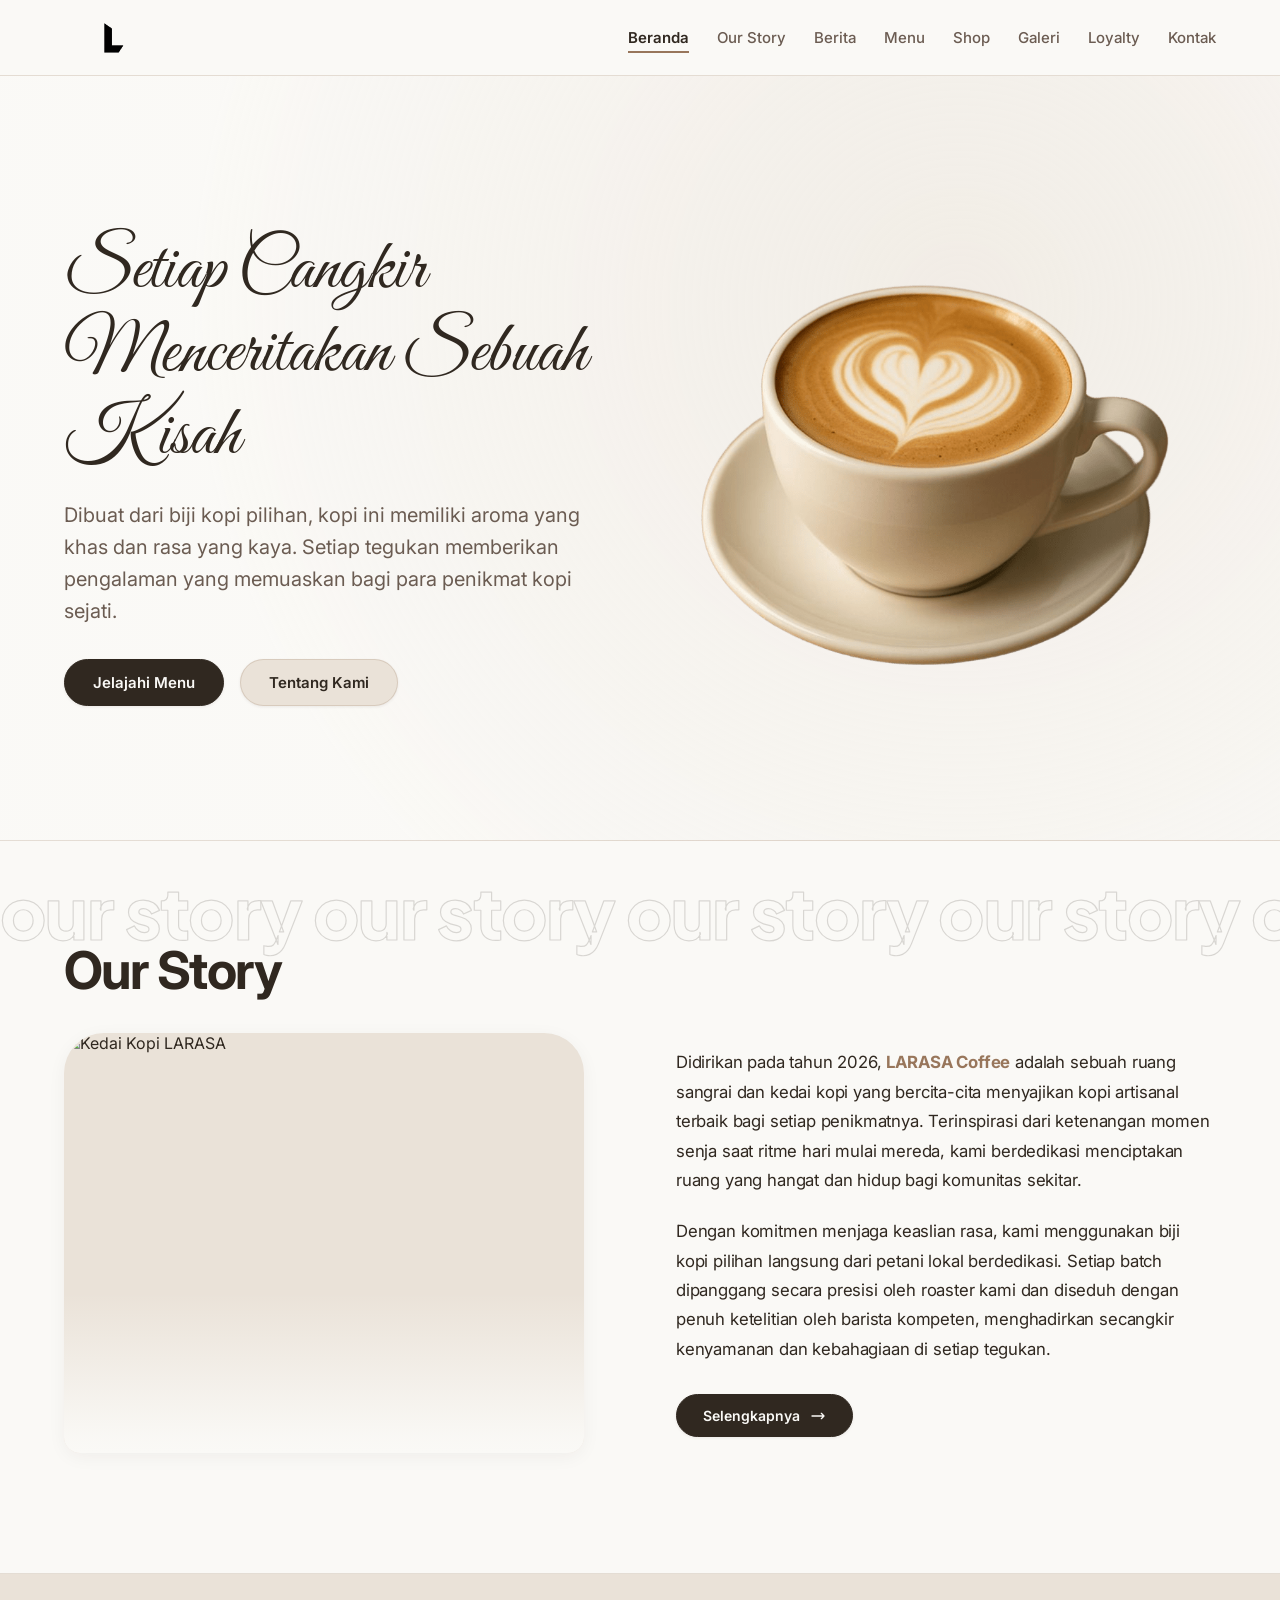
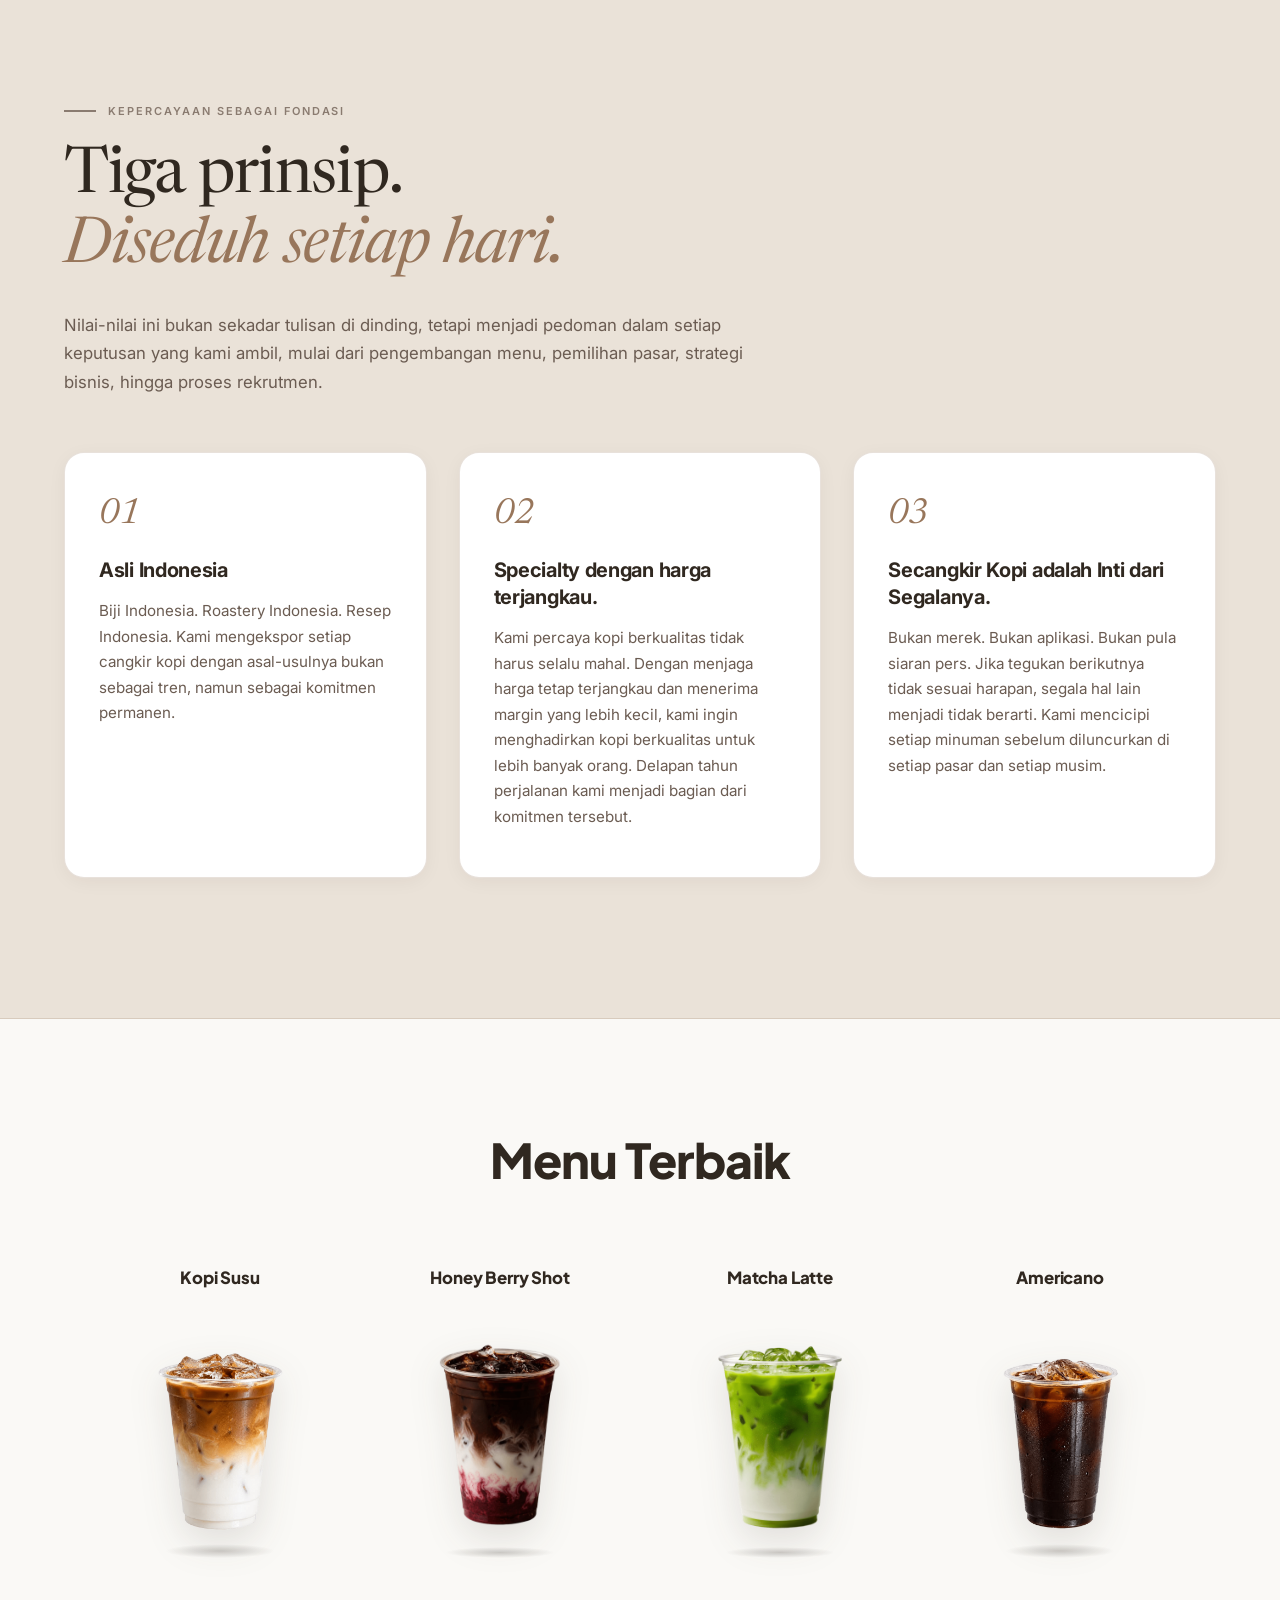
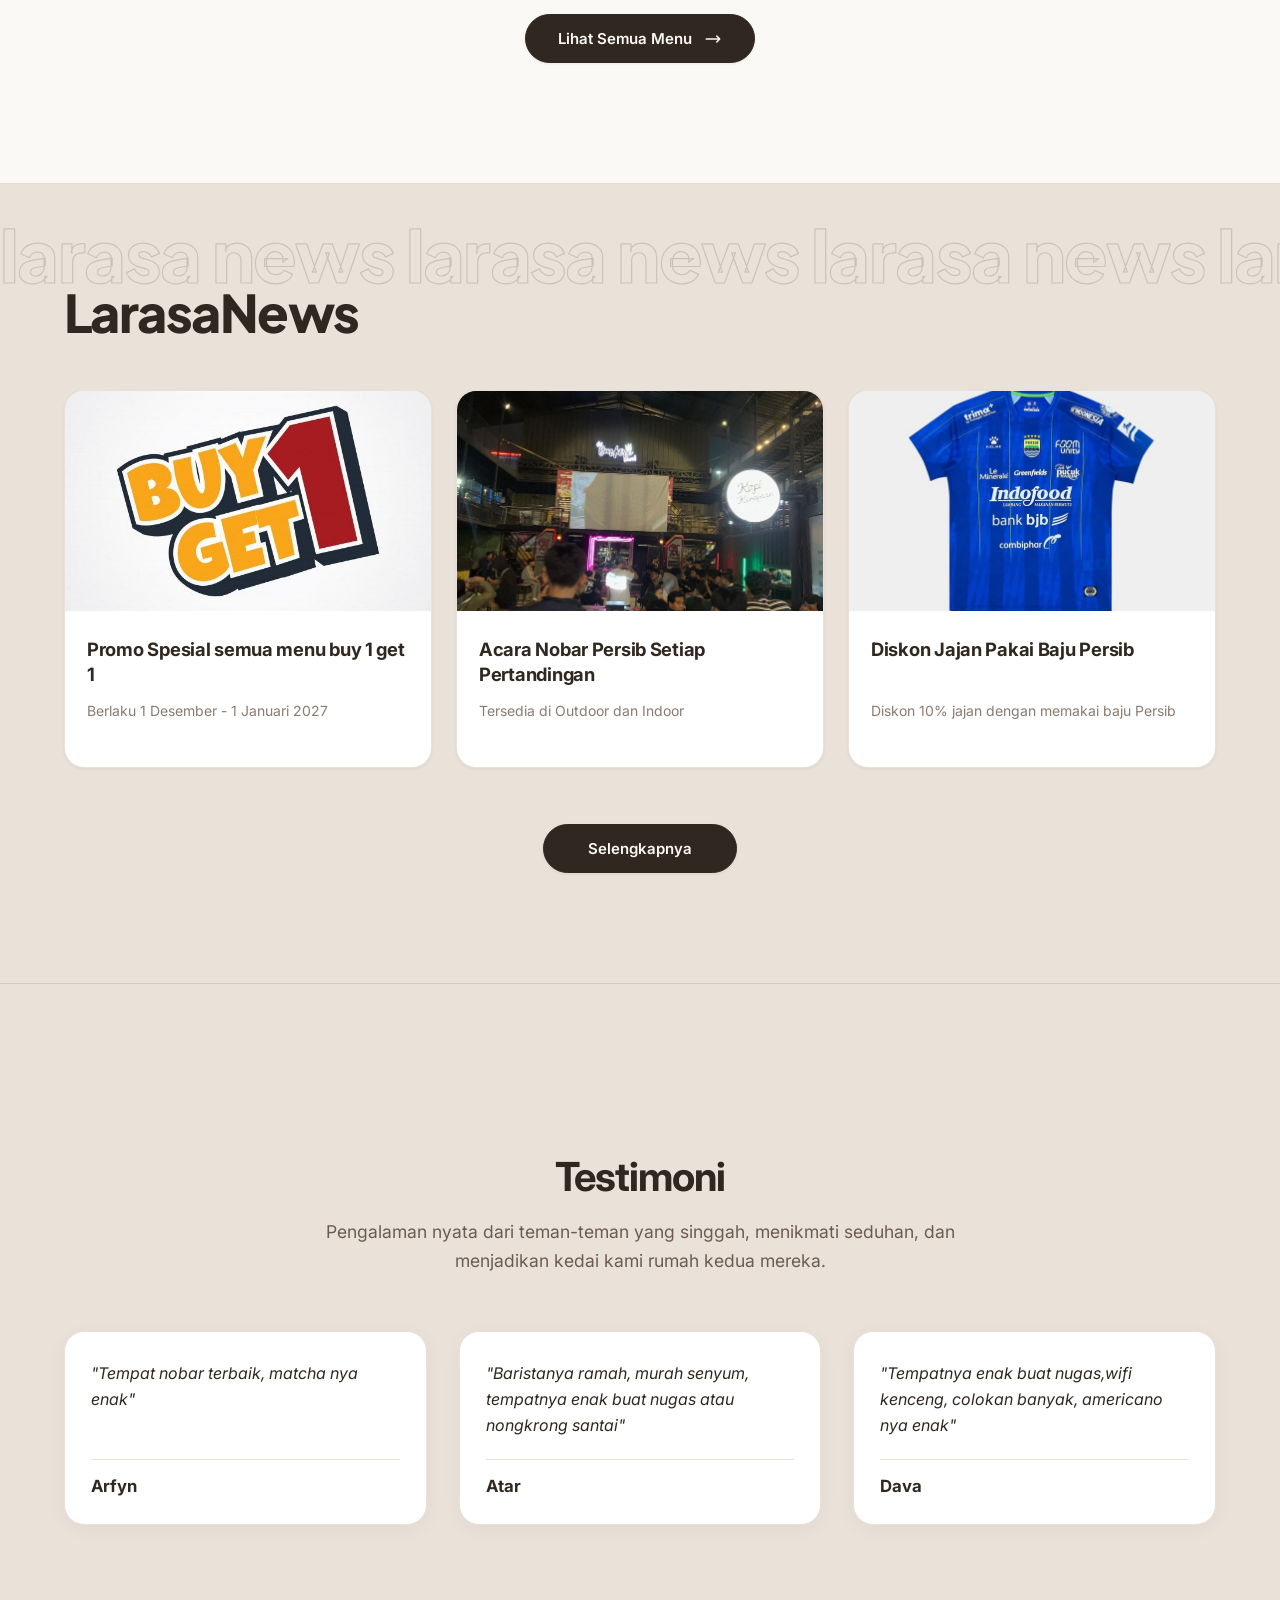
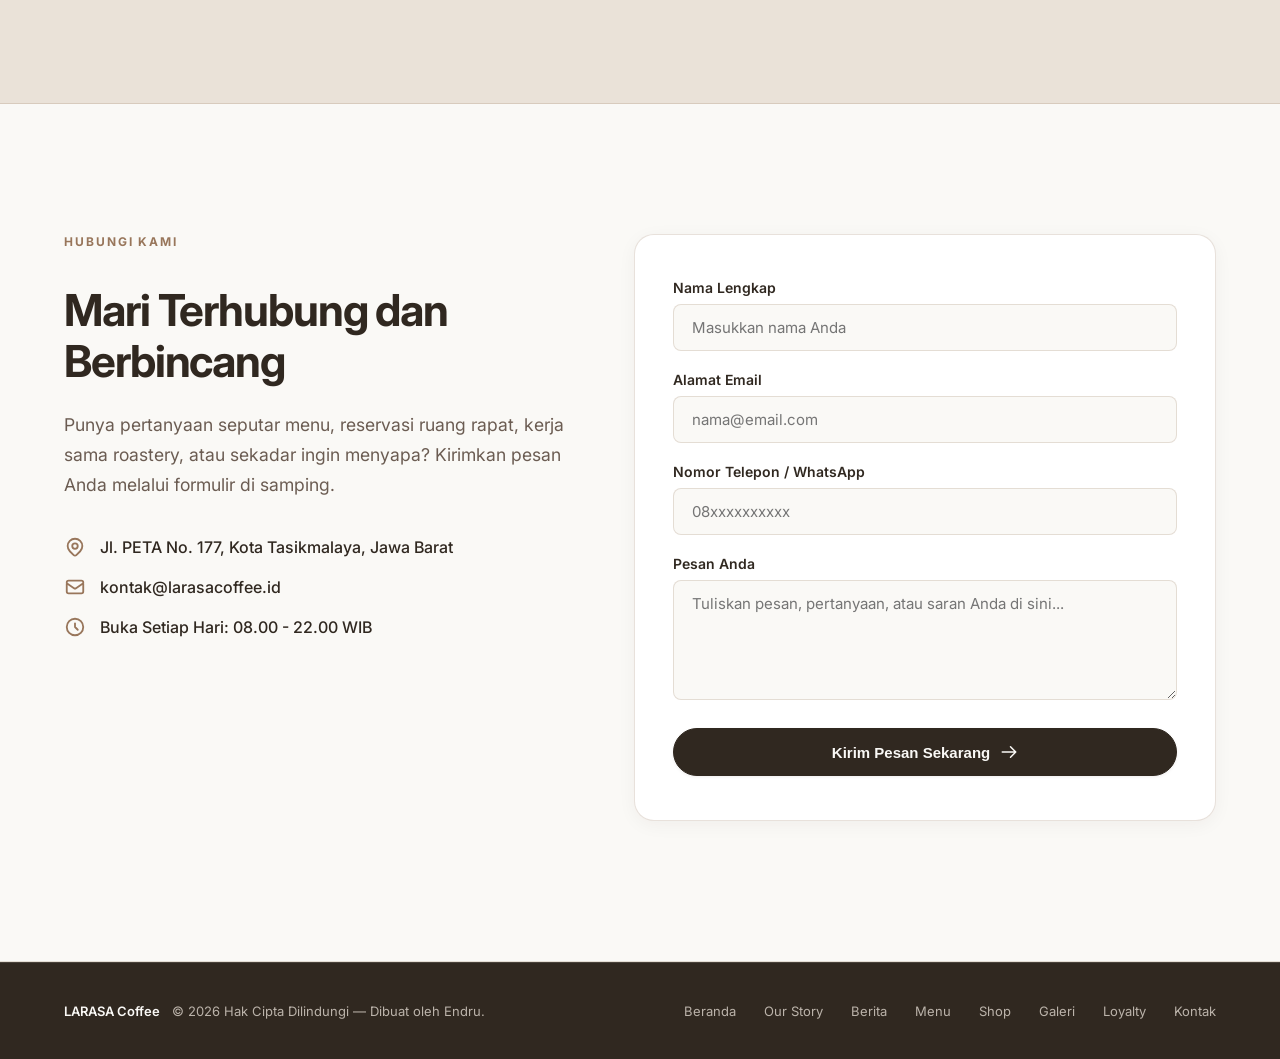
==== index.html @ 6c8bf21f "Upload" ====
<!DOCTYPE html>
<html lang="id">
<head>
    <meta charset="utf-8">
    <meta content="width=device-width, initial-scale=1.0" name="viewport">
    <title>LARASA Coffee - Setiap Cangkir Menceritakan Sebuah Kisah</title>
    <!-- Google Fonts: Plus Jakarta Sans, Inter, Great Vibes & Newsreader -->
    <link href="https://fonts.googleapis.com" rel="preconnect">
    <link crossorigin="" href="https://fonts.gstatic.com" rel="preconnect">
    <link href="https://fonts.googleapis.com/css2?family=Great+Vibes&family=Inter:wght@400;500;600;700&family=Newsreader:ital,opsz,wght@0,6..72,400..700;1,6..72,400..700&family=Plus+Jakarta+Sans:wght@700;800&display=swap" rel="stylesheet">
    <!-- Custom CSS (Wajib kombinasi nama endru_) -->
    <link rel="stylesheet" href="css/style.css">
</head>

<body>
    <!-- BEGIN: MainHeader (#endru_header) -->
    <header id="endru_header" data-purpose="navigation-header">
        <div class="endru_container endru_header_inner">
            <!-- Brand Logo (Left) -->
            <a aria-label="Beranda LARASA" class="endru_brand_logo" data-purpose="brand-logo" href="#">
                <img class="endru_logo_image" src="assets/images/logo.png" alt="LARASA Coffee Logo">
            </a>

            <!-- Mobile Hamburger Toggle Button -->
            <button id="endru_mobile_toggle" class="endru_mobile_toggle" aria-label="Buka Menu Navigasi">
                <span class="endru_toggle_line"></span>
                <span class="endru_toggle_line"></span>
                <span class="endru_toggle_line"></span>
            </button>

            <!-- Center Navigation Links -->
            <nav aria-label="Main Navigation" id="endru_nav_links" class="endru_nav_links">
                <a class="endru_nav_link endru_nav_link_active" href="#endru_hero">Beranda</a>
                <a class="endru_nav_link" href="ourstory.html">Our Story</a>
                <a class="endru_nav_link" href="berita.html">Berita</a>
                <a class="endru_nav_link" href="menu.html">Menu</a>
                <a class="endru_nav_link" href="shop.html">Shop</a>
                <a class="endru_nav_link" href="galeri.html">Galeri</a>
                <a class="endru_nav_link" href="loyalty.html">Loyalty</a>
                <a class="endru_nav_link" href="#endru_contact">Kontak</a>
            </nav>
        </div>
    </header>
    <!-- END: MainHeader -->

    <!-- BEGIN: Main Content (7 Section Utama) -->
    <main>
        <!-- 1. Hero Section (#endru_hero) -->
        <section id="endru_hero" class="endru_section">
            <div class="endru_container endru_hero_container">
                <div class="endru_hero_content">                
                    <h1 class="endru_hero_title">
                        Setiap Cangkir Menceritakan Sebuah Kisah
                    </h1>
                    <p class="endru_hero_desc">
                        Dibuat dari biji kopi pilihan, kopi ini memiliki aroma yang khas dan rasa yang kaya. Setiap tegukan memberikan pengalaman yang memuaskan bagi para penikmat kopi sejati.
                    </p>
                    <div class="endru_hero_actions">
                        <a class="endru_btn_primary endru_btn_hero_primary" href="menu.html">Jelajahi Menu</a>
                        <a class="endru_btn_secondary" href="ourstory.html">Tentang Kami</a>
                    </div>
                </div>
                <div class="endru_hero_visual">
                    <img class="endru_hero_image" src="assets/images/hero.png" alt="Secangkir Kopi LARASA">
                </div>
            </div>
        </section>

        <!-- 2. Our Story Section (#endru_story) -->
        <section id="endru_story" class="endru_section">
            <div class="endru_story_watermark_wrap" aria-hidden="true">
                <div class="endru_story_watermark">
                    <svg class="endru_story_svg_text" viewBox="0 0 3200 120" preserveAspectRatio="xMinYMid meet" xmlns="http://www.w3.org/2000/svg">
                        <text x="0" y="90" class="endru_svg_outline_text">our story our story our story our story our story our story our story our story</text>
                    </svg>
                </div>
            </div>

            <div class="endru_container endru_story_container">
                <div class="endru_story_header">
                    <h2 class="endru_story_title">Our Story</h2>
                </div>

                <div class="endru_story_grid">
                    <div class="endru_story_visual_wrap">
                        <div class="endru_story_image_card">
                            <img class="endru_story_image" src="https://images.unsplash.com/photo-1501339847302-ac426a4a7cbb?auto=format&fit=crop&w=800&q=80" alt="Kedai Kopi LARASA">
                            <div class="endru_story_image_fade"></div>
                        </div>
                    </div>

                    <div class="endru_story_content">
                        <p class="endru_story_paragraph">
                            Didirikan pada tahun 2026, <strong>LARASA Coffee</strong> adalah sebuah ruang sangrai dan kedai kopi yang bercita-cita menyajikan kopi artisanal terbaik bagi setiap penikmatnya. Terinspirasi dari ketenangan momen senja saat ritme hari mulai mereda, kami berdedikasi menciptakan ruang yang hangat dan hidup bagi komunitas sekitar.
                        </p>
                        <p class="endru_story_paragraph">
                            Dengan komitmen menjaga keaslian rasa, kami menggunakan biji kopi pilihan langsung dari petani lokal berdedikasi. Setiap batch dipanggang secara presisi oleh roaster kami dan diseduh dengan penuh ketelitian oleh barista kompeten, menghadirkan secangkir kenyamanan dan kebahagiaan di setiap tegukan.
                        </p>
                        <div class="endru_story_action">
                            <a href="ourstory.html" class="endru_btn_more">
                                <span>Selengkapnya</span>
                                <svg class="endru_btn_arrow_icon" fill="none" stroke="currentColor" viewBox="0 0 24 24">
                                    <path stroke-linecap="round" stroke-linejoin="round" stroke-width="2" d="M17 8l4 4m0 0l-4 4m4-4H3"></path>
                                </svg>
                            </a>
                        </div>
                    </div>
                </div>
            </div>
        </section>

        <!-- 3. Tiga Prinsip & Filosofi (#endru_principles) -->
        <section id="endru_principles" class="endru_section">
            <div class="endru_container endru_principles_container">
                <div class="endru_principles_header">
                    <div class="endru_principles_meta">
                        <span class="endru_principles_dash"></span>
                        <span class="endru_principles_kicker">KEPERCAYAAN SEBAGAI FONDASI</span>
                    </div>
                    <h2 class="endru_principles_headline">
                        <span class="endru_headline_regular">Tiga prinsip.</span>
                        <span class="endru_headline_italic">Diseduh setiap hari.</span>
                    </h2>
                    <p class="endru_principles_lead">
                        Nilai-nilai ini bukan sekadar tulisan di dinding, tetapi menjadi pedoman dalam setiap keputusan yang kami ambil, mulai dari pengembangan menu, pemilihan pasar, strategi bisnis, hingga proses rekrutmen.
                    </p>
                </div>

                <div class="endru_principles_grid">
                    <div class="endru_principle_card">
                        <span class="endru_principle_number">01</span>
                        <h3 class="endru_principle_title">Asli Indonesia</h3>
                        <p class="endru_principle_desc">
                            Biji Indonesia. Roastery Indonesia. Resep Indonesia. Kami mengekspor setiap cangkir kopi dengan asal-usulnya bukan sebagai tren, namun sebagai komitmen permanen.
                        </p>
                    </div>

                    <div class="endru_principle_card">
                        <span class="endru_principle_number">02</span>
                        <h3 class="endru_principle_title">Specialty dengan harga terjangkau.</h3>
                        <p class="endru_principle_desc">
                            Kami percaya kopi berkualitas tidak harus selalu mahal. Dengan menjaga harga tetap terjangkau dan menerima margin yang lebih kecil, kami ingin menghadirkan kopi berkualitas untuk lebih banyak orang. Delapan tahun perjalanan kami menjadi bagian dari komitmen tersebut.
                        </p>
                    </div>

                    <div class="endru_principle_card">
                        <span class="endru_principle_number">03</span>
                        <h3 class="endru_principle_title">Secangkir Kopi adalah Inti dari Segalanya.</h3>
                        <p class="endru_principle_desc">
                            Bukan merek. Bukan aplikasi. Bukan pula siaran pers. Jika tegukan berikutnya tidak sesuai harapan, segala hal lain menjadi tidak berarti. Kami mencicipi setiap minuman sebelum diluncurkan di setiap pasar dan setiap musim.
                        </p>
                    </div>
                </div>
            </div>
        </section>

        <!-- 4. Menu Favorit Showcase (#endru_favorites) -->
        <section id="endru_favorites" class="endru_section">
            <div class="endru_container endru_favorites_container">
                <div class="endru_favorites_header">
                    <h2 class="endru_favorites_title">Menu Terbaik</h2>
                </div>

                <div class="endru_favorites_grid">
                    <div class="endru_favorite_item">
                        <h3 class="endru_favorite_name">Kopi Susu</h3>
                        <div class="endru_favorite_cup_wrap">
                            <img src="assets/images/kopi_susu.png" alt="Kopi Susu" class="endru_favorite_cup_img">
                            <div class="endru_favorite_cup_shadow"></div>
                        </div>
                    </div>

                    <div class="endru_favorite_item">
                        <h3 class="endru_favorite_name">Honey Berry Shot</h3>
                        <div class="endru_favorite_cup_wrap">
                            <img src="assets/images/berry.png" alt="Honey Berry Shot" class="endru_favorite_cup_img">
                            <div class="endru_favorite_cup_shadow"></div>
                        </div>
                    </div>

                    <div class="endru_favorite_item">
                        <h3 class="endru_favorite_name">Matcha Latte</h3>
                        <div class="endru_favorite_cup_wrap">
                            <img src="assets/images/matcha.png" alt="Matcha Latte" class="endru_favorite_cup_img">
                            <div class="endru_favorite_cup_shadow"></div>
                        </div>
                    </div>

                    <div class="endru_favorite_item">
                        <h3 class="endru_favorite_name">Americano</h3>
                        <div class="endru_favorite_cup_wrap">
                            <img src="assets/images/americano.png" alt="Americano" class="endru_favorite_cup_img">
                            <div class="endru_favorite_cup_shadow"></div>
                        </div>
                    </div>
                </div>

                <div class="endru_favorites_action">
                    <a href="menu.html" class="endru_btn_all_menu">
                        <span>Lihat Semua Menu</span>
                        <svg class="endru_btn_arrow_icon" fill="none" stroke="currentColor" viewBox="0 0 24 24">
                            <path stroke-linecap="round" stroke-linejoin="round" stroke-width="2" d="M17 8l4 4m0 0l-4 4m4-4H3"></path>
                        </svg>
                    </a>
                </div>
            </div>
        </section>

        <!-- 5. Berita Terkini (#endru_home_news) - Mengarah ke berita.html -->
        <section id="endru_home_news" class="endru_section endru_home_news_section">
            <!-- Background Outline Text Banner -->
            <div class="endru_news_watermark_wrap" aria-hidden="true">
                <div class="endru_news_watermark">
                    <svg class="endru_news_svg_text" viewBox="0 0 3200 120" preserveAspectRatio="xMinYMid meet" xmlns="http://www.w3.org/2000/svg">
                        <text x="0" y="90" class="endru_svg_outline_text">larasa news larasa news larasa news larasa news larasa news larasa news larasa news larasa news</text>
                    </svg>
                </div>
            </div>

            <div class="endru_container endru_home_news_container">
                <!-- Section Header: Title on Left, Subtitle on Right -->
                <div class="endru_home_news_header">
                    <h2 class="endru_home_news_title">LarasaNews</h2>
                </div>

                <!-- 4 News Cards Grid -->
                <div class="endru_home_news_grid">
                    <!-- Card 1 -->
                    <article class="endru_home_news_card">
                        <div class="endru_home_news_img_wrap">
                            <img src="assets/images/Buy_one.jpg" alt="by 1 get 1" class="endru_home_news_img">
                        </div>
                        <div class="endru_home_news_body">
                            <h3 class="endru_home_news_item_title">Promo Spesial semua menu buy 1 get 1</h3>
                            <p class="endru_home_news_meta">Berlaku 1 Desember - 1 Januari 2027</p>
                        </div>
                    </article>

                    <!-- Card 2 -->
                    <article class="endru_home_news_card">
                        <div class="endru_home_news_img_wrap">
                            <img src="assets/images/nobar.jpg" alt="Nobar" class="endru_home_news_img">
                        </div>
                        <div class="endru_home_news_body">
                            <h3 class="endru_home_news_item_title">Acara Nobar Persib Setiap Pertandingan</h3>
                            <p class="endru_home_news_meta">Tersedia di Outdoor dan Indoor</p>
                        </div>
                    </article>

                    <!-- Card 3 -->
                    <article class="endru_home_news_card">
                        <div class="endru_home_news_img_wrap">
                            <img src="assets/images/Baju_Persib.jpg" alt="Baju Persib" class="endru_home_news_img">
                        </div>
                        <div class="endru_home_news_body">
                            <h3 class="endru_home_news_item_title">Diskon Jajan Pakai Baju Persib</h3>
                            <p class="endru_home_news_meta">Diskon 10% jajan dengan memakai baju Persib</p>
                        </div>
                    </article>
                </div>

                <!-- Center Action Button linking to berita.html -->
                <div class="endru_home_news_action">
                    <a href="berita.html" class="endru_btn_news_more">
                        Selengkapnya
                    </a>
                </div>
            </div>
        </section>
        
        <!-- 7. Testimoni Pembeli / Pengunjung Kedai (#endru_testimonials) -->
        <section id="endru_testimonials" class="endru_section endru_testimonials_section">
            <div class="endru_container endru_testimonials_container">
                <div class="endru_testimonials_header">
                    <h2 class="endru_testimonials_title">Testimoni</h2>
                    <p class="endru_testimonials_desc">
                        Pengalaman nyata dari teman-teman yang singgah, menikmati seduhan, dan menjadikan kedai kami rumah kedua mereka.
                    </p>
                </div>

                <!-- 3 Testimonial Cards Grid -->
                <div class="endru_testimonials_grid">
                    <!-- Testimoni 1 -->
                    <div class="endru_testimonial_card">
                        <p class="endru_testimonial_quote">
                            "Tempat nobar terbaik, matcha nya enak"
                        </p>
                        <div class="endru_testimonial_author">
                            <div class="endru_author_info">
                                <h4 class="endru_author_name">Arfyn</h4>
                            </div>
                        </div>
                    </div>

                    <!-- Testimoni 2 -->
                    <div class="endru_testimonial_card">
                        <p class="endru_testimonial_quote">
                            "Baristanya ramah, murah senyum, tempatnya enak buat nugas atau nongkrong santai"
                        </p>
                        <div class="endru_testimonial_author">
                            <div class="endru_author_info">
                                <h4 class="endru_author_name">Atar</h4>
                            </div>
                        </div>
                    </div>

                    <!-- Testimoni 3 -->
                    <div class="endru_testimonial_card">
                        <p class="endru_testimonial_quote">
                            "Tempatnya enak buat nugas,wifi kenceng, colokan banyak, americano nya enak"</p>
                        <div class="endru_testimonial_author">
                            <div class="endru_author_info">
                                <h4 class="endru_author_name">Dava</h4>
                            </div>
                        </div>
                    </div>
                </div>
            </div>
        </section>

        <!-- 8. Form Kontak (#endru_contact) - Syarat Wajib UTS Aturan No. 2 -->
        <section id="endru_contact" class="endru_section">
            <div class="endru_container endru_contact_container">
                <div class="endru_contact_wrapper">
                    <!-- Left: Info & Location -->
                    <div class="endru_contact_info">
                        <div class="endru_section_kicker">Hubungi Kami</div>
                        <h2 class="endru_contact_title">Mari Terhubung dan Berbincang</h2>
                        <p class="endru_contact_desc">
                            Punya pertanyaan seputar menu, reservasi ruang rapat, kerja sama roastery, atau sekadar ingin menyapa? Kirimkan pesan Anda melalui formulir di samping.
                        </p>

                        <div class="endru_contact_detail_list">
                            <div class="endru_contact_detail_item">
                                <svg class="endru_contact_icon" fill="none" stroke="currentColor" viewBox="0 0 24 24">
                                    <path stroke-linecap="round" stroke-linejoin="round" stroke-width="2" d="M17.657 16.657L13.414 20.9a1.998 1.998 0 01-2.827 0l-4.244-4.243a8 8 0 1111.314 0z"></path>
                                    <path stroke-linecap="round" stroke-linejoin="round" stroke-width="2" d="M15 11a3 3 0 11-6 0 3 3 0 016 0z"></path>
                                </svg>
                                <span>Jl. PETA No. 177, Kota Tasikmalaya, Jawa Barat</span>
                            </div>
                            <div class="endru_contact_detail_item">
                                <svg class="endru_contact_icon" fill="none" stroke="currentColor" viewBox="0 0 24 24">
                                    <path stroke-linecap="round" stroke-linejoin="round" stroke-width="2" d="M3 8l7.89 5.26a2 2 0 002.22 0L21 8M5 19h14a2 2 0 002-2V7a2 2 0 00-2-2H5a2 2 0 00-2 2v10a2 2 0 002 2z"></path>
                                </svg>
                                <span>kontak@larasacoffee.id</span>
                            </div>
                            <div class="endru_contact_detail_item">
                                <svg class="endru_contact_icon" fill="none" stroke="currentColor" viewBox="0 0 24 24">
                                    <path stroke-linecap="round" stroke-linejoin="round" stroke-width="2" d="M12 8v4l3 3m6-3a9 9 0 11-18 0 9 9 0 0118 0z"></path>
                                </svg>
                                <span>Buka Setiap Hari: 08.00 - 22.00 WIB</span>
                            </div>
                        </div>
                    </div>

                    <!-- Right: Form Inputan (Syarat UTS: Kirim Pesan ke Pemilik Website) -->
                    <div class="endru_contact_card">
                        <!-- Alert Feedback Interaktif -->
                        <div id="endru_alert_success" class="endru_alert_success" role="alert"></div>

                        <form id="endru_contact_form" class="endru_contact_form">
                            <div class="endru_form_group">
                                <label for="endru_name" class="endru_form_label">Nama Lengkap</label>
                                <input type="text" id="endru_name" name="name" class="endru_form_input" placeholder="Masukkan nama Anda" required>
                            </div>

                            <div class="endru_form_group">
                                <label for="endru_email" class="endru_form_label">Alamat Email</label>
                                <input type="email" id="endru_email" name="email" class="endru_form_input" placeholder="nama@email.com" required>
                            </div>

                            <div class="endru_form_group">
                                <label for="endru_phone" class="endru_form_label">Nomor Telepon / WhatsApp</label>
                                <input type="tel" id="endru_phone" name="phone" class="endru_form_input" placeholder="08xxxxxxxxxx">
                            </div>

                            <div class="endru_form_group">
                                <label for="endru_message" class="endru_form_label">Pesan Anda</label>
                                <textarea id="endru_message" name="message" class="endru_form_textarea" placeholder="Tuliskan pesan, pertanyaan, atau saran Anda di sini..." required></textarea>
                            </div>

                            <button type="submit" id="endru_btn_submit" class="endru_btn_submit">
                                <span>Kirim Pesan Sekarang</span>
                                <svg width="18" height="18" fill="none" stroke="currentColor" viewBox="0 0 24 24">
                                    <path stroke-linecap="round" stroke-linejoin="round" stroke-width="2" d="M14 5l7 7m0 0l-7 7m7-7H3"></path>
                                </svg>
                            </button>
                        </form>
                    </div>
                </div>
            </div>
        </section>
    </main>
    <!-- END: Main Content -->

    <!-- BEGIN: Footer (#endru_footer) -->
    <footer id="endru_footer">
        <div class="endru_container endru_footer_inner">
            <div>
                <span class="endru_footer_brand">LARASA Coffee</span>
                <span>© 2026 Hak Cipta Dilindungi — Dibuat oleh Endru.</span>
            </div>
            <div class="endru_footer_links">
                <a href="index.html#endru_hero" class="endru_footer_link">Beranda</a>
                <a href="ourstory.html" class="endru_footer_link">Our Story</a>
                <a href="berita.html" class="endru_footer_link">Berita</a>
                <a href="menu.html" class="endru_footer_link">Menu</a>
                <a href="shop.html" class="endru_footer_link">Shop</a>
                <a href="galeri.html" class="endru_footer_link">Galeri</a>
                <a href="loyalty.html" class="endru_footer_link">Loyalty</a>
                <a href="index.html#endru_contact" class="endru_footer_link">Kontak</a>
            </div>
        </div>
    </footer>
    <!-- END: Footer -->

    <!-- Interactive JavaScript -->
    <script src="js/script.js"></script>
</body>
</html>
---- css/style.css ----
/* ==========================================================================
   LARASA Design System & Theme Variables
   Aturan Ujian: Semua Penulisan Class dan ID Menggunakan Kombinasi "endru_"
   Mode: antislop (craftsmanship, purposeful, high contrast, warm earthy)
   ========================================================================== */
:root {
    /* 1. Core Color Palette */
    --color-soft-white: #FAF9F6;   /* 60% Dominant Background Canvas */
    --color-warm-beige: #EAE2D8;   /* 25% Secondary / Surfaces / Cards */
    --color-coffee-brown: #98765B; /* 15% Accent / Brand Highlight / Interactive */
    --color-espresso: #302820;     /* Primary Text, Deep Containers & Headlines */

    /* 2. Text Hierarchy */
    --color-text-primary: var(--color-espresso);
    --color-text-secondary: #6B5C52;
    --color-text-muted: #8A7B70;
    --color-text-inverse: var(--color-soft-white);

    /* 3. Surfaces & Cards */
    --color-surface-card: #FFFFFF;
    --color-surface-warm: var(--color-warm-beige);
    --color-surface-hover: #DFD5C8;
    --color-surface-dark: var(--color-espresso);

    /* 4. Borders & Accents */
    --color-border-subtle: rgba(152, 118, 91, 0.22);
    --color-border-strong: var(--color-coffee-brown);
    --color-border-dark: rgba(250, 249, 246, 0.12);

    /* 5. Radii & Shadows */
    --radius-full: 9999px;
    --radius-lg: 20px;
    --radius-md: 16px;
    --radius-sm: 8px;
    --shadow-soft: 0 4px 20px -2px rgba(48, 40, 32, 0.06);
    --shadow-subtle: 0 1px 3px 0 rgba(48, 40, 32, 0.08);
    --shadow-hover: 0 12px 32px rgba(48, 40, 32, 0.12);
}

/* ==========================================================================
   Base & Reset Styles
   ========================================================================== */
*, *::before, *::after {
    box-sizing: border-box;
    margin: 0;
    padding: 0;
}

html {
    scroll-behavior: smooth;
}

body {
    font-family: 'Inter', -apple-system, BlinkMacSystemFont, "Segoe UI", Roboto, sans-serif;
    -webkit-font-smoothing: antialiased;
    -moz-osx-font-smoothing: grayscale;
    background-color: var(--color-soft-white);
    color: var(--color-text-primary);
    min-height: 100vh;
    display: flex;
    flex-direction: column;
    justify-content: space-between;
}

::selection {
    background-color: var(--color-warm-beige);
    color: var(--color-espresso);
}

a {
    color: inherit;
    text-decoration: none;
}

/* ==========================================================================
   Utility Container
   ========================================================================== */
.endru_container {
    max-width: 1200px;
    width: 100%;
    margin-left: auto;
    margin-right: auto;
    padding-left: 24px;
    padding-right: 24px;
}

/* ==========================================================================
   Header & Navigation (#endru_header & .endru_*)
   ========================================================================== */
#endru_header {
    width: 100%;
    height: 76px;
    background-color: rgba(250, 249, 246, 0.94);
    border-bottom: 1px solid var(--color-border-subtle);
    position: sticky;
    top: 0;
    z-index: 100;
    backdrop-filter: blur(12px);
    -webkit-backdrop-filter: blur(12px);
    display: flex;
    align-items: center;
}

.endru_header_inner {
    display: flex;
    align-items: center;
    justify-content: space-between;
}

.endru_brand_logo {
    display: inline-flex;
    align-items: center;
}

.endru_logo_image {
    height: 100px;
    width: 100px;
    object-fit: contain;
    transition: transform 200ms ease;
}

.endru_brand_logo:hover .endru_logo_image {
    transform: scale(1.04);
}

.endru_nav_links {
    display: none;
    align-items: center;
    gap: 28px;
    font-size: 15px;
    font-weight: 500;
    color: var(--color-text-secondary);
}

.endru_nav_link {
    position: relative;
    padding: 6px 0;
    transition: color 200ms ease;
}

.endru_nav_link:hover,
.endru_nav_link_active {
    color: var(--color-espresso);
    font-weight: 600;
}

.endru_nav_link::after {
    content: '';
    position: absolute;
    bottom: 0;
    left: 0;
    width: 0;
    height: 2px;
    background-color: var(--color-coffee-brown);
    transition: width 200ms ease;
}

.endru_nav_link:hover::after,
.endru_nav_link_active::after {
    width: 100%;
}

.endru_mobile_toggle {
    display: flex;
    flex-direction: column;
    justify-content: center;
    gap: 5px;
    width: 32px;
    height: 32px;
    background: none;
    border: none;
    cursor: pointer;
    padding: 0;
}

.endru_toggle_line {
    width: 24px;
    height: 2px;
    background-color: var(--color-espresso);
    border-radius: 2px;
    transition: all 250ms ease;
}

/* ==========================================================================
   Buttons (.endru_btn_*)
   ========================================================================== */
.endru_btn_primary {
    display: inline-flex;
    align-items: center;
    justify-content: center;
    background-color: var(--color-espresso);
    color: var(--color-text-inverse);
    font-size: 14px;
    font-weight: 600;
    padding: 10px 22px;
    border-radius: var(--radius-full);
    transition: all 200ms ease;
    box-shadow: var(--shadow-subtle);
    border: 1px solid var(--color-espresso);
    cursor: pointer;
}

.endru_btn_primary:hover {
    background-color: var(--color-coffee-brown);
    border-color: var(--color-coffee-brown);
}

.endru_btn_primary:active {
    transform: scale(0.98);
}

.endru_btn_hero_primary {
    font-size: 15px;
    padding: 13px 28px;
}

.endru_btn_secondary {
    display: inline-flex;
    align-items: center;
    justify-content: center;
    background-color: var(--color-warm-beige);
    color: var(--color-espresso);
    border: 1px solid var(--color-border-subtle);
    font-size: 15px;
    font-weight: 600;
    padding: 13px 28px;
    border-radius: var(--radius-full);
    transition: all 200ms ease;
    box-shadow: var(--shadow-subtle);
    cursor: pointer;
}

.endru_btn_secondary:hover {
    background-color: var(--color-surface-hover);
    border-color: var(--color-coffee-brown);
}

.endru_btn_secondary:active {
    transform: scale(0.98);
}

/* ==========================================================================
   General Section Standards
   ========================================================================== */
.endru_section {
    width: 100%;
    min-height: 80vh;
    padding-top: 130px;
    padding-bottom: 130px;
    display: flex;
    flex-direction: column;
    align-items: center;
    justify-content: center;
    border-bottom: 1px solid var(--color-border-subtle);
}

/* ==========================================================================
   Section 1: Hero (#endru_hero)
   ========================================================================== */
#endru_hero {
    min-height: 85vh;
    padding: 110px 0 90px;
    background: radial-gradient(circle at 75% 30%, rgba(234, 226, 216, 0.55) 0%, rgba(250, 249, 246, 0.95) 70%);
}

.endru_hero_container {
    display: flex;
    flex-direction: column;
    align-items: center;
    gap: 40px;
    width: 100%;
}

.endru_hero_content {
    display: flex;
    flex-direction: column;
    align-items: flex-start;
    justify-content: center;
    text-align: left;
    width: 100%;
}

.endru_hero_visual {
    width: 100%;
    display: flex;
    align-items: center;
    justify-content: center;
}

.endru_hero_image {
    width: 100%;
    max-width: 520px;
    height: auto;
    border: none;
    outline: none;
    border-radius: 0;
    box-shadow: none;
    transition: transform 350ms ease;
}

.endru_hero_image:hover {
    transform: scale(1.02);
}

.endru_hero_title {
    font-family: "Great Vibes", cursive;
    font-size: 3.25rem;
    font-weight: 400;
    line-height: 1.15;
    color: var(--color-espresso);
    margin-bottom: 20px;
}

.endru_hero_desc {
    font-size: 1.125rem;
    line-height: 1.6;
    color: var(--color-text-secondary);
    margin-bottom: 32px;
    font-weight: 400;
}

.endru_hero_actions {
    display: flex;
    align-items: center;
    gap: 16px;
    flex-wrap: wrap;
    justify-content: flex-start;
}

/* ==========================================================================
   Section 2: Our Story (#endru_story)
   ========================================================================== */
#endru_story {
    position: relative;
    overflow: hidden;
    background-color: var(--color-soft-white);
    padding-top: 100px;
    padding-bottom: 120px;
}

.endru_story_watermark_wrap {
    position: absolute;
    top: 20px;
    left: 0;
    right: 0;
    width: 100%;
    overflow: hidden;
    pointer-events: none;
    -webkit-user-select: none;
    user-select: none;
    z-index: 1;
}

.endru_story_watermark {
    width: 100%;
    display: flex;
    opacity: 0.16;
}

.endru_story_svg_text {
    width: 100%;
    min-width: 2600px;
    height: 110px;
    display: block;
}

.endru_svg_outline_text {
    font-family: 'Plus Jakarta Sans', system-ui, -apple-system, sans-serif;
    font-size: 88px;
    font-weight: 800;
    letter-spacing: -2px;
    fill: none;
    stroke: var(--color-espresso);
    stroke-width: 1.5px;
    stroke-linejoin: round;
    stroke-linecap: round;
}

.endru_story_container {
    position: relative;
    z-index: 2;
}

.endru_story_header {
    margin-bottom: 32px;
}

.endru_story_title {
    font-size: 2.75rem;
    font-weight: 700;
    letter-spacing: -0.03em;
    color: var(--color-espresso);
    line-height: 1.15;
}

.endru_story_grid {
    display: grid;
    grid-template-columns: 1fr;
    gap: 40px;
    align-items: center;
}

.endru_story_visual_wrap {
    width: 100%;
}

.endru_story_image_card {
    position: relative;
    width: 100%;
    max-width: 520px;
    height: 340px;
    border-radius: 40px 40px 16px 16px;
    overflow: hidden;
    background-color: var(--color-warm-beige);
    box-shadow: var(--shadow-soft);
}

.endru_story_image {
    width: 100%;
    height: 100%;
    object-fit: cover;
    display: block;
}

.endru_story_image_fade {
    position: absolute;
    bottom: 0;
    left: 0;
    width: 100%;
    height: 38%;
    background: linear-gradient(to bottom, rgba(250, 249, 246, 0) 0%, rgba(250, 249, 246, 0.95) 90%, var(--color-soft-white) 100%);
    pointer-events: none;
}

.endru_story_content {
    display: flex;
    flex-direction: column;
    gap: 22px;
    max-width: 560px;
}

.endru_story_paragraph {
    font-size: 1.05rem;
    line-height: 1.75;
    color: var(--color-text-primary);
    font-weight: 400;
    letter-spacing: -0.01em;
}

.endru_story_paragraph strong {
    font-weight: 700;
    color: var(--color-coffee-brown);
}

.endru_story_action {
    margin-top: 8px;
}

.endru_btn_more {
    display: inline-flex;
    align-items: center;
    gap: 10px;
    background-color: var(--color-espresso);
    color: var(--color-text-inverse);
    font-size: 14px;
    font-weight: 600;
    padding: 12px 26px;
    border-radius: var(--radius-full);
    border: 1px solid var(--color-espresso);
    box-shadow: var(--shadow-subtle);
    transition: all 200ms ease;
}

.endru_btn_more:hover {
    background-color: var(--color-coffee-brown);
    border-color: var(--color-coffee-brown);
}

.endru_btn_more .endru_btn_arrow_icon {
    width: 16px;
    height: 16px;
    transition: transform 200ms ease;
}

.endru_btn_more:hover .endru_btn_arrow_icon {
    transform: translateX(4px);
}

/* ==========================================================================
   Section 3: Tiga Prinsip & Filosofi (#endru_principles)
   ========================================================================== */
#endru_principles {
    background-color: var(--color-warm-beige);
    padding-top: 130px;
    padding-bottom: 140px;
}

.endru_principles_container {
    width: 100%;
}

.endru_principles_header {
    max-width: 680px;
    margin-bottom: 56px;
    text-align: left;
}

.endru_principles_meta {
    display: flex;
    align-items: center;
    gap: 12px;
    margin-bottom: 24px;
}

.endru_principles_dash {
    display: inline-block;
    width: 32px;
    height: 1.5px;
    background-color: var(--color-text-muted);
}

.endru_principles_kicker {
    font-size: 11px;
    font-weight: 600;
    letter-spacing: 0.18em;
    text-transform: uppercase;
    color: var(--color-text-muted);
}

.endru_principles_headline {
    font-family: 'Newsreader', Georgia, serif;
    font-size: 3.25rem;
    line-height: 1.1;
    color: var(--color-espresso);
    margin-bottom: 28px;
    letter-spacing: -0.02em;
    display: flex;
    flex-direction: column;
}

.endru_headline_regular {
    font-weight: 400;
}

.endru_headline_italic {
    font-style: italic;
    font-weight: 400;
    color: var(--color-coffee-brown);
}

.endru_principles_lead {
    font-size: 1.05rem;
    line-height: 1.7;
    color: var(--color-text-secondary);
    font-weight: 400;
}

.endru_principles_grid {
    display: grid;
    grid-template-columns: 1fr;
    gap: 28px;
}

.endru_principle_card {
    background-color: var(--color-surface-card);
    border-radius: var(--radius-lg);
    padding: 44px 34px 48px;
    display: flex;
    flex-direction: column;
    box-shadow: var(--shadow-soft);
    transition: transform 250ms ease, box-shadow 250ms ease, border-color 250ms ease;
    border: 1px solid var(--color-border-subtle);
}

.endru_principle_card:hover {
    box-shadow: var(--shadow-hover);
    border-color: var(--color-coffee-brown);
}

.endru_principle_number {
    font-family: 'Newsreader', Georgia, serif;
    font-style: italic;
    font-size: 2.25rem;
    line-height: 1;
    font-weight: 400;
    color: var(--color-coffee-brown);
    margin-bottom: 24px;
}

.endru_principle_title {
    font-size: 1.25rem;
    font-weight: 700;
    line-height: 1.35;
    color: var(--color-espresso);
    margin-bottom: 14px;
    letter-spacing: -0.015em;
}

.endru_principle_desc {
    font-size: 0.95rem;
    line-height: 1.68;
    color: var(--color-text-secondary);
    font-weight: 400;
}

/* ==========================================================================
   Section 4: Menu Favorit (#endru_favorites)
   ========================================================================== */
#endru_favorites {
    background-color: var(--color-soft-white);
    padding-top: 110px;
    padding-bottom: 120px;
}

.endru_favorites_container {
    display: flex;
    flex-direction: column;
    align-items: center;
    width: 100%;
}

.endru_favorites_header {
    text-align: center;
    margin-bottom: 50px;
}

.endru_favorites_title {
    font-family: 'Plus Jakarta Sans', system-ui, -apple-system, sans-serif;
    font-size: 2.5rem;
    font-weight: 800;
    color: var(--color-espresso);
    letter-spacing: -0.02em;
}

.endru_favorites_grid {
    display: grid;
    grid-template-columns: repeat(2, 1fr);
    gap: 32px 24px;
    width: 100%;
    max-width: 1100px;
    margin-bottom: 56px;
}

.endru_favorite_item {
    display: flex;
    flex-direction: column;
    align-items: center;
    text-align: center;
    transition: transform 300ms cubic-bezier(0.16, 1, 0.3, 1);
}

.endru_favorite_item:hover {
}

.endru_favorite_name {
    font-family: 'Plus Jakarta Sans', system-ui, -apple-system, sans-serif;
    font-size: 1.05rem;
    font-weight: 800;
    color: var(--color-espresso);
    margin-bottom: 20px;
    min-height: 48px;
    display: flex;
    align-items: flex-end;
    justify-content: center;
    letter-spacing: -0.01em;
    transition: color 200ms ease;
}

.endru_favorite_item:hover .endru_favorite_name {
    color: var(--color-coffee-brown);
}

.endru_favorite_cup_wrap {
    position: relative;
    width: 100%;
    max-width: 200px;
    height: 250px;
    display: flex;
    flex-direction: column;
    align-items: center;
    justify-content: flex-end;
}

.endru_favorite_cup_img {
    width: 100%;
    height: auto;
    max-height: 235px;
    object-fit: contain;
    filter: drop-shadow(0 14px 18px rgba(48, 40, 32, 0.12));
    transition: transform 300ms ease;
}

.endru_favorite_item:hover .endru_favorite_cup_img {
    transform: scale(1.04);
}

.endru_favorite_cup_shadow {
    width: 110px;
    height: 14px;
    background: radial-gradient(ellipse at center, rgba(48, 40, 32, 0.22) 0%, rgba(48, 40, 32, 0) 70%);
    border-radius: 50%;
    margin-top: 4px;
}

.endru_favorites_action {
    display: flex;
    justify-content: center;
}

.endru_btn_all_menu {
    display: inline-flex;
    align-items: center;
    gap: 12px;
    background-color: var(--color-espresso);
    color: var(--color-text-inverse);
    font-size: 15px;
    font-weight: 600;
    padding: 14px 32px;
    border-radius: var(--radius-full);
    box-shadow: var(--shadow-subtle);
    transition: all 250ms ease;
    border: 1px solid var(--color-espresso);
}

.endru_btn_all_menu:hover {
    background-color: var(--color-coffee-brown);
    border-color: var(--color-coffee-brown);
    color: var(--color-text-inverse);
}

.endru_btn_arrow_icon {
    width: 18px;
    height: 18px;
    transition: transform 200ms ease;
}

.endru_btn_all_menu:hover .endru_btn_arrow_icon {
    transform: translateX(4px);
}

/* ==========================================================================
   Section: LarasaNews Showcase (#endru_home_news)
   Layout: ForeNews Style (Watermark, Left Title, Right Subtitle, 4 Cards, Center Button)
   ========================================================================== */
#endru_home_news {
    position: relative;
    overflow: hidden;
    background-color: var(--color-warm-beige);
    padding-top: 100px;
    padding-bottom: 110px;
}

.endru_news_watermark_wrap {
    position: absolute;
    top: 20px;
    left: 0;
    right: 0;
    width: 100%;
    overflow: hidden;
    pointer-events: none;
    -webkit-user-select: none;
    user-select: none;
    z-index: 1;
}

.endru_news_watermark {
    width: 100%;
    display: flex;
    opacity: 0.16;
}

.endru_news_svg_text {
    width: 100%;
    min-width: 2600px;
    height: 110px;
    display: block;
}

.endru_home_news_container {
    position: relative;
    z-index: 2;
    width: 100%;
}

/* Header: Title on Left, Subtitle on Right */
.endru_home_news_header {
    display: flex;
    flex-direction: column;
    align-items: flex-start;
    justify-content: space-between;
    gap: 16px;
    margin-bottom: 48px;
}

.endru_home_news_title {
    font-family: 'Plus Jakarta Sans', system-ui, -apple-system, sans-serif;
    font-size: 3.25rem;
    font-weight: 800;
    letter-spacing: -0.03em;
    color: var(--color-espresso);
    line-height: 1.1;
}

.endru_home_news_subtitle {
    font-size: 1.15rem;
    line-height: 1.6;
    color: var(--color-text-secondary);
    max-width: 440px;
}

/* 4 Cards Grid */
.endru_home_news_grid {
    display: grid;
    grid-template-columns: 1fr;
    gap: 24px;
    margin-bottom: 56px;
}

.endru_home_news_card {
    background-color: var(--color-surface-card);
    border-radius: var(--radius-lg);
    overflow: hidden;
    border: 1px solid var(--color-border-subtle);
    box-shadow: var(--shadow-subtle);
    display: flex;
    flex-direction: column;
    transition: transform 250ms ease, box-shadow 250ms ease, border-color 250ms ease;
}

.endru_home_news_card:hover {
    box-shadow: var(--shadow-hover);
    border-color: var(--color-coffee-brown);
}

.endru_home_news_img_wrap {
    width: 100%;
    height: 220px;
    overflow: hidden;
    background-color: var(--color-warm-beige);
}

.endru_home_news_img {
    width: 100%;
    height: 100%;
    object-fit: cover;
    transition: transform 350ms ease;
}

.endru_home_news_card:hover .endru_home_news_img {
    transform: scale(1.05);
}

.endru_home_news_body {
    padding: 26px 22px;
    display: flex;
    flex-direction: column;
    flex-grow: 1;
    justify-content: space-between;
}

.endru_home_news_item_title {
    font-size: 1.15rem;
    font-weight: 700;
    color: var(--color-espresso);
    line-height: 1.4;
    margin-bottom: 12px;
    letter-spacing: -0.015em;
    display: -webkit-box;
    -webkit-line-clamp: 2;
    -webkit-box-orient: vertical;
    overflow: hidden;
}

.endru_home_news_meta {
    font-size: 0.875rem;
    line-height: 1.5;
    color: var(--color-text-muted);
    margin-bottom: 20px;
    display: -webkit-box;
    -webkit-line-clamp: 2;
    -webkit-box-orient: vertical;
    overflow: hidden;
}

.endru_home_news_date {
    font-size: 0.8rem;
    color: var(--color-text-muted);
    padding-top: 14px;
    border-top: 1px solid var(--color-border-subtle);
}

/* Center Action Button */
.endru_home_news_action {
    display: flex;
    justify-content: center;
}

.endru_btn_news_more {
    display: inline-flex;
    align-items: center;
    justify-content: center;
    background-color: var(--color-espresso);
    color: var(--color-text-inverse);
    font-size: 15px;
    font-weight: 600;
    padding: 14px 44px;
    border-radius: var(--radius-full);
    border: 1px solid var(--color-espresso);
    box-shadow: var(--shadow-subtle);
    transition: all 250ms ease;
    cursor: pointer;
}

.endru_btn_news_more:hover {
    background-color: var(--color-coffee-brown);
    border-color: var(--color-coffee-brown);
    color: var(--color-text-inverse);
}

/* ==========================================================================
   Section 5: Suasana Kedai (#endru_atmosphere)
   ========================================================================== */
#endru_atmosphere {
    background-color: var(--color-warm-beige);
    padding-top: 120px;
    padding-bottom: 120px;
}

.endru_atmosphere_container {
    width: 100%;
}

.endru_atmosphere_header {
    text-align: center;
    max-width: 720px;
    margin: 0 auto 56px;
}

.endru_section_kicker {
    font-size: 12px;
    font-weight: 700;
    letter-spacing: 0.16em;
    text-transform: uppercase;
    color: var(--color-coffee-brown);
    margin-bottom: 12px;
}

.endru_atmosphere_title {
    font-size: 2.5rem;
    font-weight: 700;
    letter-spacing: -0.025em;
    color: var(--color-espresso);
    margin-bottom: 16px;
}

.endru_atmosphere_desc {
    font-size: 1.1rem;
    line-height: 1.65;
    color: var(--color-text-secondary);
}

.endru_atmosphere_grid {
    display: grid;
    grid-template-columns: 1fr;
    gap: 28px;
}

.endru_atmosphere_card {
    background-color: var(--color-surface-card);
    border-radius: var(--radius-md);
    overflow: hidden;
    border: 1px solid var(--color-border-subtle);
    box-shadow: var(--shadow-soft);
    transition: transform 250ms ease, box-shadow 250ms ease;
}

.endru_atmosphere_card:hover {
    box-shadow: var(--shadow-hover);
}

.endru_atmosphere_img_wrap {
    width: 100%;
    height: 240px;
    overflow: hidden;
}

.endru_atmosphere_img {
    width: 100%;
    height: 100%;
    object-fit: cover;
    transition: transform 350ms ease;
}

.endru_atmosphere_card:hover .endru_atmosphere_img {
    transform: scale(1.05);
}

.endru_atmosphere_body {
    padding: 26px 24px;
}

.endru_atmosphere_item_title {
    font-size: 1.25rem;
    font-weight: 700;
    color: var(--color-espresso);
    margin-bottom: 8px;
}

.endru_atmosphere_item_desc {
    font-size: 0.95rem;
    line-height: 1.6;
    color: var(--color-text-secondary);
}

/* ==========================================================================
   Section 6: Testimoni Pengunjung (#endru_testimonials)
   ========================================================================== */
#endru_testimonials {
    background-color: var(--color-warm-beige);
    border-bottom: 1px solid var(--color-border-subtle);
    padding-top: 90px;
    padding-bottom: 100px;
}

.endru_testimonials_container {
    width: 100%;
}

.endru_testimonials_header {
    text-align: center;
    max-width: 680px;
    margin: 0 auto 56px;
}

.endru_testimonials_title {
    font-size: 2.5rem;
    font-weight: 700;
    letter-spacing: -0.025em;
    color: var(--color-espresso);
    margin-bottom: 16px;
    line-height: 1.2;
}

.endru_testimonials_desc {
    font-size: 1.1rem;
    line-height: 1.65;
    color: var(--color-text-secondary);
}

.endru_testimonials_grid {
    display: grid;
    grid-template-columns: 1fr;
    gap: 32px;
}

.endru_testimonial_card {
    background-color: var(--color-surface-card);
    border: 1px solid var(--color-border-subtle);
    border-radius: var(--radius-lg);
    padding: 28px 26px;
    box-shadow: var(--shadow-soft);
    display: flex;
    flex-direction: column;
    justify-content: space-between;
    transition: transform 250ms ease, box-shadow 250ms ease, border-color 250ms ease;
}

.endru_testimonial_card:hover {
    box-shadow: var(--shadow-hover);
    border-color: var(--color-coffee-brown);
}

.endru_testimonial_quote {
    font-size: 1rem;
    line-height: 1.65;
    color: var(--color-text-primary);
    font-style: italic;
    margin-bottom: 20px;
    flex-grow: 1;
}

.endru_testimonial_author {
    display: flex;
    align-items: center;
    padding-top: 16px;
    border-top: 1px solid var(--color-border-subtle);
}

.endru_author_info {
    display: flex;
    flex-direction: column;
    gap: 2px;
}

.endru_author_name {
    font-size: 1.05rem;
    font-weight: 700;
    color: var(--color-espresso);
}

.endru_author_role {
    font-size: 0.85rem;
    color: var(--color-text-secondary);
}

/* ==========================================================================
   Section 7: Form Kontak (#endru_contact) - Syarat Wajib UTS Aturan No. 2
   ========================================================================== */
#endru_contact {
    background-color: var(--color-soft-white);
    padding-top: 130px;
    padding-bottom: 140px;
}

.endru_contact_container {
    width: 100%;
}

.endru_contact_wrapper {
    display: grid;
    grid-template-columns: 1fr;
    gap: 56px;
    align-items: start;
}

.endru_contact_info {
    display: flex;
    flex-direction: column;
    gap: 24px;
}

.endru_contact_title {
    font-size: 2.75rem;
    font-weight: 700;
    letter-spacing: -0.025em;
    color: var(--color-espresso);
    line-height: 1.15;
}

.endru_contact_desc {
    font-size: 1.1rem;
    line-height: 1.7;
    color: var(--color-text-secondary);
}

.endru_contact_detail_list {
    display: flex;
    flex-direction: column;
    gap: 18px;
    margin-top: 12px;
}

.endru_contact_detail_item {
    display: flex;
    align-items: center;
    gap: 14px;
    font-size: 1rem;
    color: var(--color-espresso);
    font-weight: 500;
}

.endru_contact_icon {
    width: 22px;
    height: 22px;
    color: var(--color-coffee-brown);
    flex-shrink: 0;
}

/* Contact Form Card */
.endru_contact_card {
    background-color: var(--color-surface-card);
    border-radius: var(--radius-lg);
    padding: 44px 38px;
    border: 1px solid var(--color-border-subtle);
    box-shadow: var(--shadow-soft);
}

.endru_contact_form {
    display: flex;
    flex-direction: column;
    gap: 20px;
}

.endru_form_group {
    display: flex;
    flex-direction: column;
    gap: 8px;
}

.endru_form_label {
    font-size: 14px;
    font-weight: 600;
    color: var(--color-espresso);
}

.endru_form_input,
.endru_form_textarea {
    width: 100%;
    padding: 13px 18px;
    border-radius: var(--radius-sm);
    border: 1px solid var(--color-border-subtle);
    background-color: var(--color-soft-white);
    color: var(--color-espresso);
    font-family: inherit;
    font-size: 15px;
    transition: all 200ms ease;
    outline: none;
}

.endru_form_input:focus,
.endru_form_textarea:focus {
    border-color: var(--color-coffee-brown);
    background-color: #FFFFFF;
    box-shadow: 0 0 0 3px rgba(152, 118, 91, 0.15);
}

.endru_form_textarea {
    resize: vertical;
    min-height: 120px;
}

.endru_btn_submit {
    display: inline-flex;
    align-items: center;
    justify-content: center;
    gap: 10px;
    background-color: var(--color-espresso);
    color: var(--color-text-inverse);
    font-size: 15px;
    font-weight: 600;
    padding: 14px 32px;
    border-radius: var(--radius-full);
    border: 1px solid var(--color-espresso);
    cursor: pointer;
    transition: all 250ms ease;
    box-shadow: var(--shadow-subtle);
    margin-top: 8px;
}

.endru_btn_submit:hover {
    background-color: var(--color-coffee-brown);
    border-color: var(--color-coffee-brown);
}

.endru_alert_success {
    display: none;
    padding: 14px 18px;
    border-radius: var(--radius-sm);
    background-color: #EBF5EE;
    color: #256029;
    border: 1px solid #C8E6C9;
    font-size: 14px;
    font-weight: 500;
    margin-bottom: 8px;
}

/* ==========================================================================
   Footer (#endru_footer)
   ========================================================================== */
#endru_footer {
    width: 100%;
    padding-top: 40px;
    padding-bottom: 40px;
    background-color: var(--color-espresso);
    color: var(--color-warm-beige);
    text-align: center;
    font-size: 13px;
    border-top: 1px solid var(--color-border-dark);
}

.endru_footer_inner {
    display: flex;
    flex-direction: column;
    align-items: center;
    justify-content: space-between;
    gap: 16px;
    font-size: 13px;
    font-weight: 400;
    color: rgba(234, 226, 216, 0.75);
}

.endru_footer_brand {
    font-weight: 600;
    color: var(--color-soft-white);
    margin-right: 8px;
}

.endru_footer_links {
    display: flex;
    align-items: center;
    gap: 28px;
    flex-wrap: wrap;
    justify-content: center;
}

.endru_footer_link {
    transition: color 150ms ease;
    color: rgba(234, 226, 216, 0.75);
}

.endru_footer_link:hover {
    color: var(--color-soft-white);
}

/* ==========================================================================
   Responsive Breakpoints
   ========================================================================== */
@media (max-width: 767px) {
    .endru_nav_links.endru_mobile_open {
        display: flex;
        flex-direction: column;
        position: absolute;
        top: 76px;
        left: 0;
        width: 100%;
        background-color: var(--color-soft-white);
        border-bottom: 1px solid var(--color-border-subtle);
        padding: 24px;
        gap: 18px;
    }
}

@media (min-width: 640px) {
    .endru_footer_inner {
        flex-direction: row;
    }
}

@media (min-width: 768px) {
    .endru_mobile_toggle {
        display: none;
    }
    .endru_nav_links {
        display: flex;
    }
    .endru_hero_container {
        flex-direction: row;
        gap: 48px;
    }
    .endru_hero_content {
        flex: 1 1 50%;
    }
    .endru_hero_visual {
        flex: 1 1 50%;
    }
    .endru_hero_title {
        font-size: 4rem;
    }
    .endru_hero_desc {
        font-size: 1.15rem;
    }
    .endru_story_grid {
        grid-template-columns: 1fr 1fr;
        gap: 56px;
        align-items: center;
    }
    .endru_story_title {
        font-size: 3.25rem;
    }
    .endru_story_image_card {
        height: 380px;
    }
    .endru_principles_grid {
        grid-template-columns: repeat(3, 1fr);
        gap: 32px;
    }
    .endru_principles_headline {
        font-size: 4rem;
    }
    .endru_favorites_grid {
        grid-template-columns: repeat(4, 1fr);
        gap: 36px 20px;
    }
    .endru_favorites_title {
        font-size: 3rem;
    }
    .endru_home_news_header {
        flex-direction: row;
        align-items: flex-end;
    }
    .endru_home_news_grid {
        grid-template-columns: repeat(2, 1fr);
    }
    .endru_testimonials_grid {
        grid-template-columns: repeat(3, 1fr);
    }
    .endru_atmosphere_grid {
        grid-template-columns: repeat(3, 1fr);
    }
    .endru_contact_wrapper {
        grid-template-columns: 1fr 1.15fr;
        gap: 64px;
    }
}

@media (min-width: 1024px) {
    .endru_hero_title {
        font-size: 4.5rem;
    }
    .endru_hero_desc {
        font-size: 1.25rem;
    }
    .endru_story_grid {
        gap: 72px;
    }
    .endru_story_image_card {
        height: 420px;
    }
    .endru_home_news_grid {
        grid-template-columns: repeat(3, 1fr);
    }
}
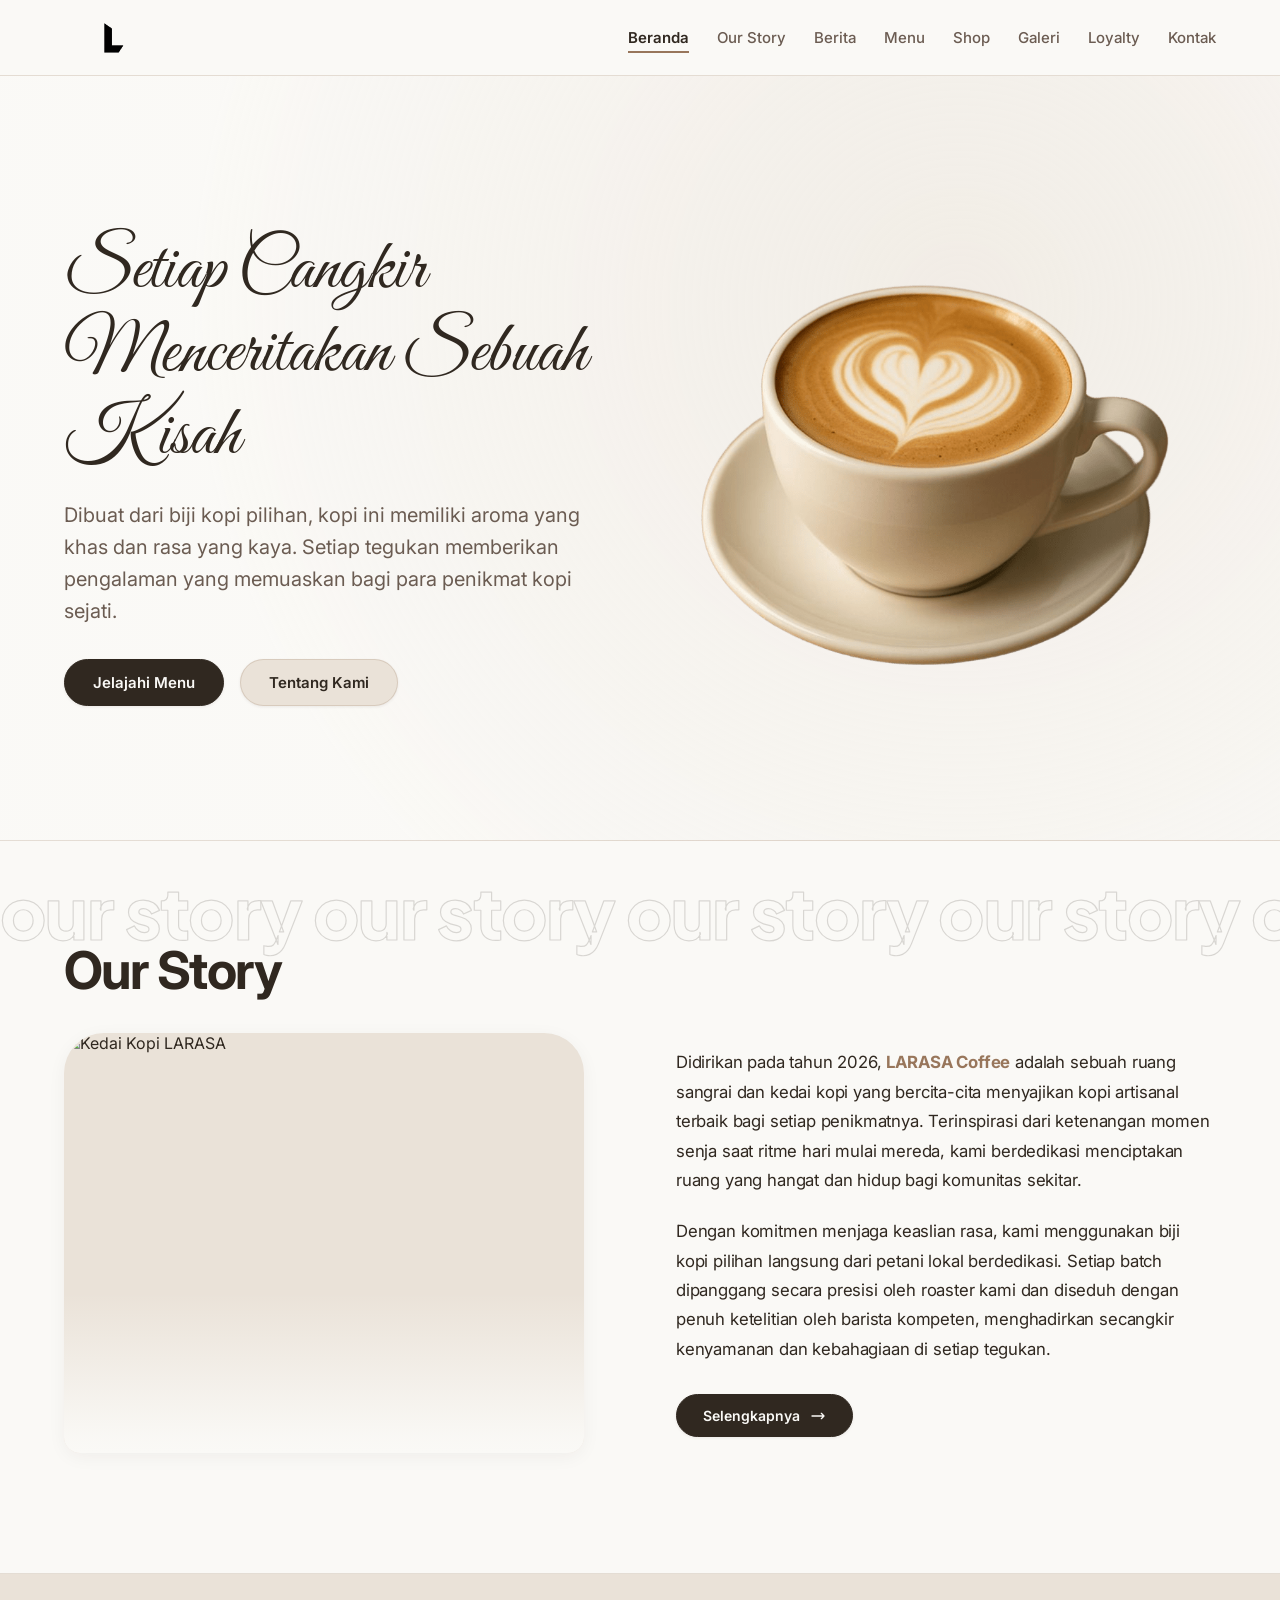
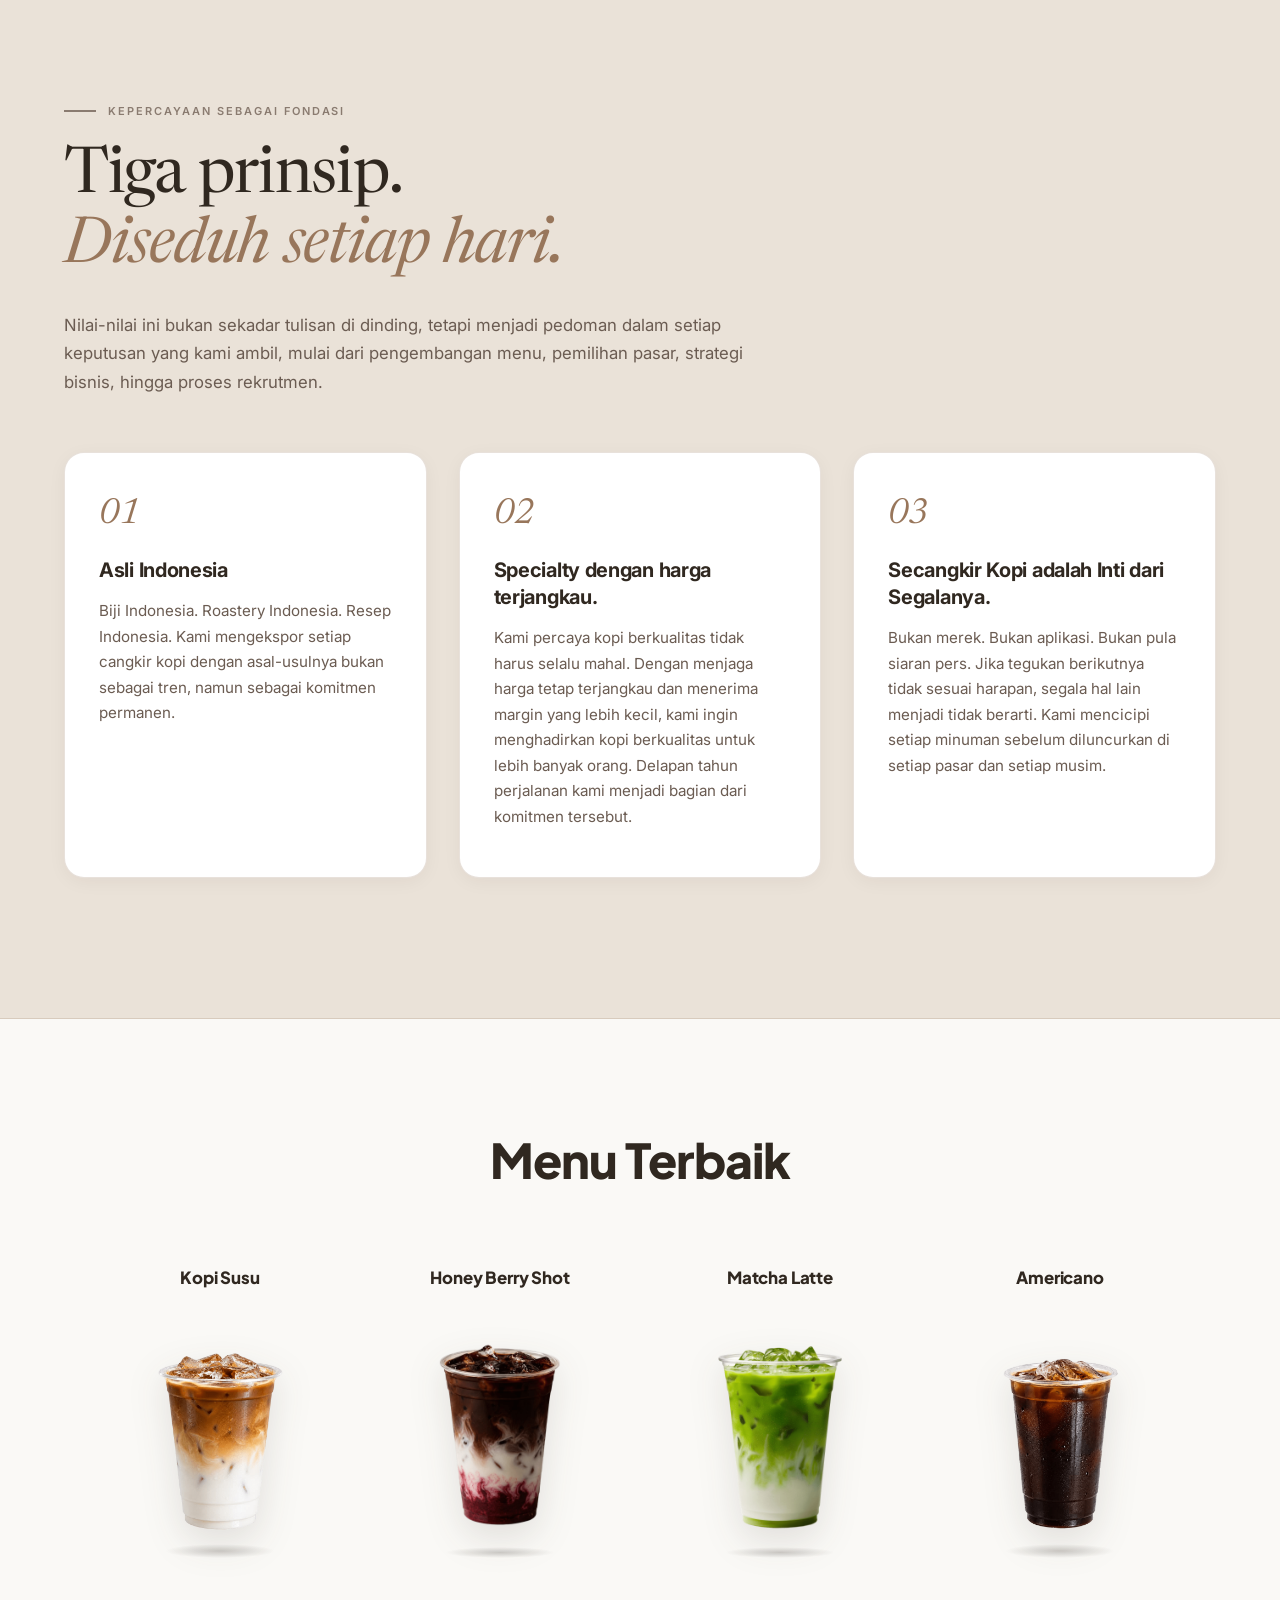
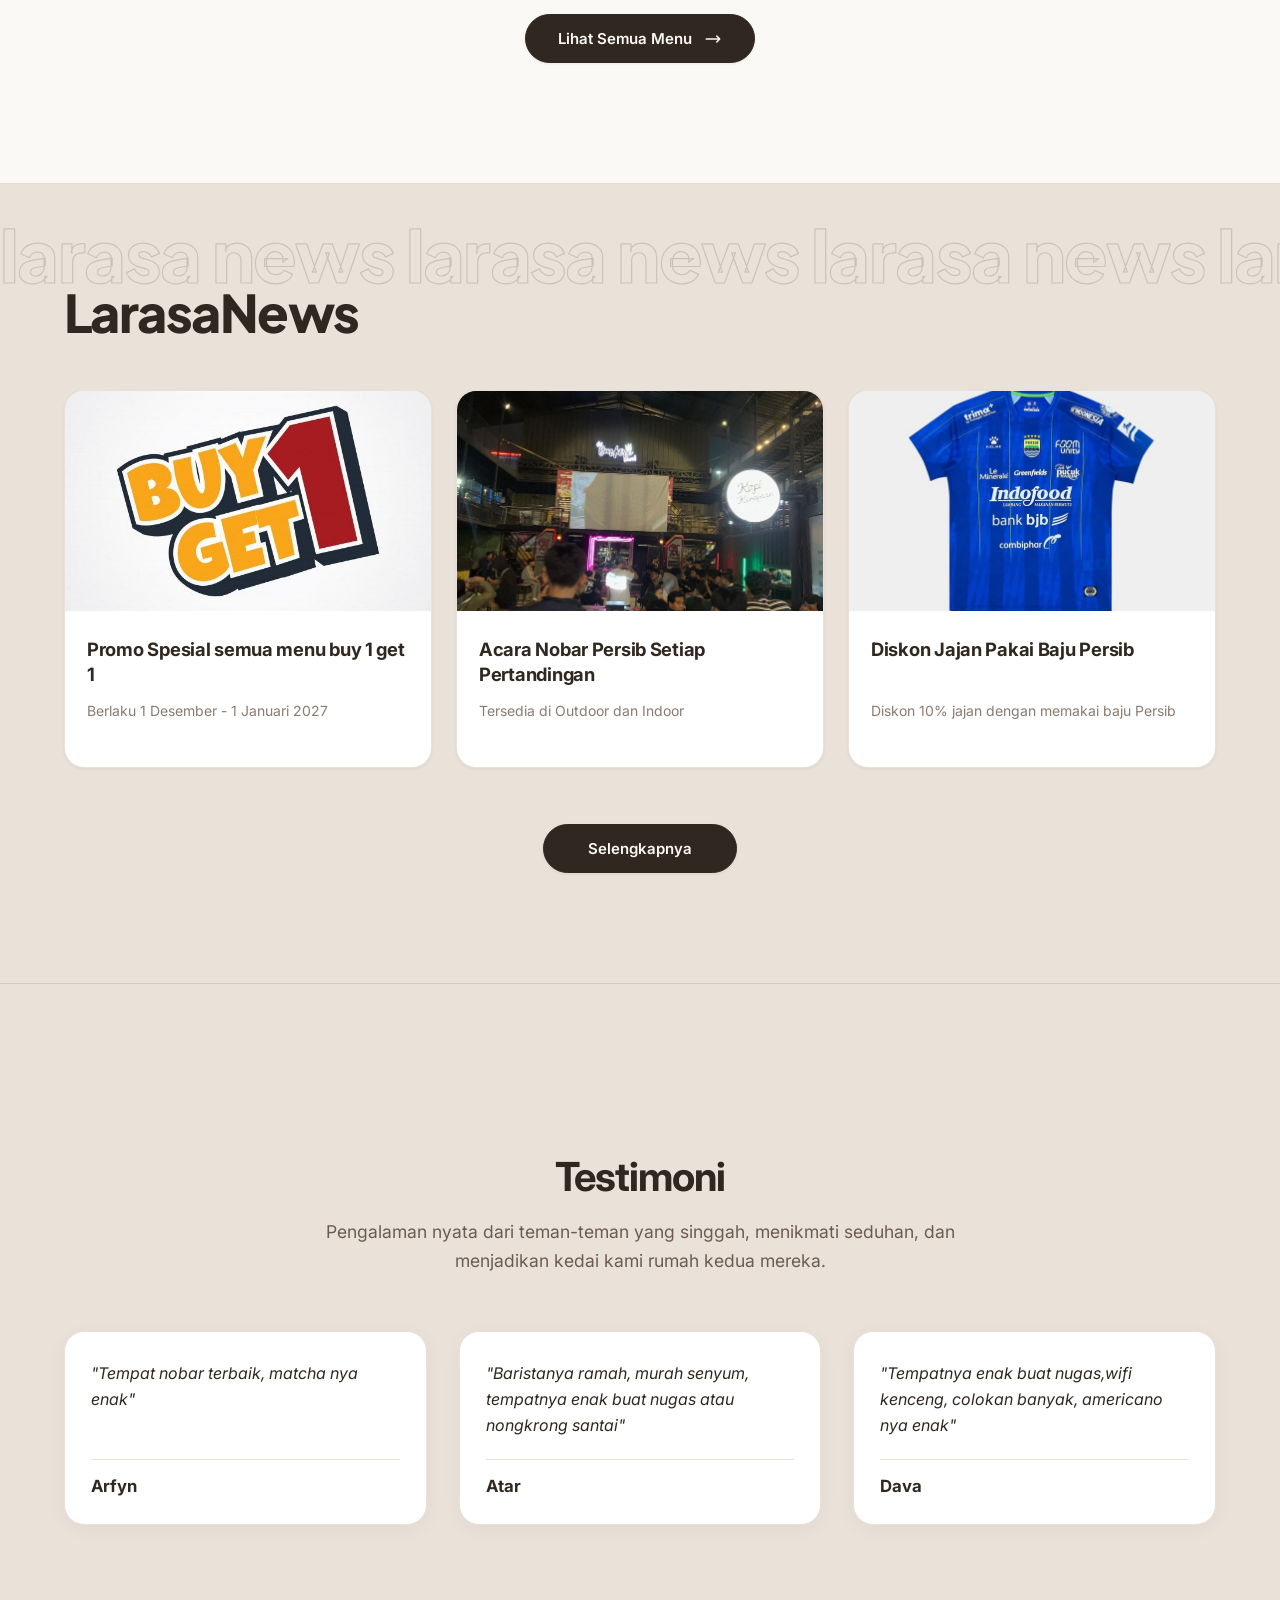
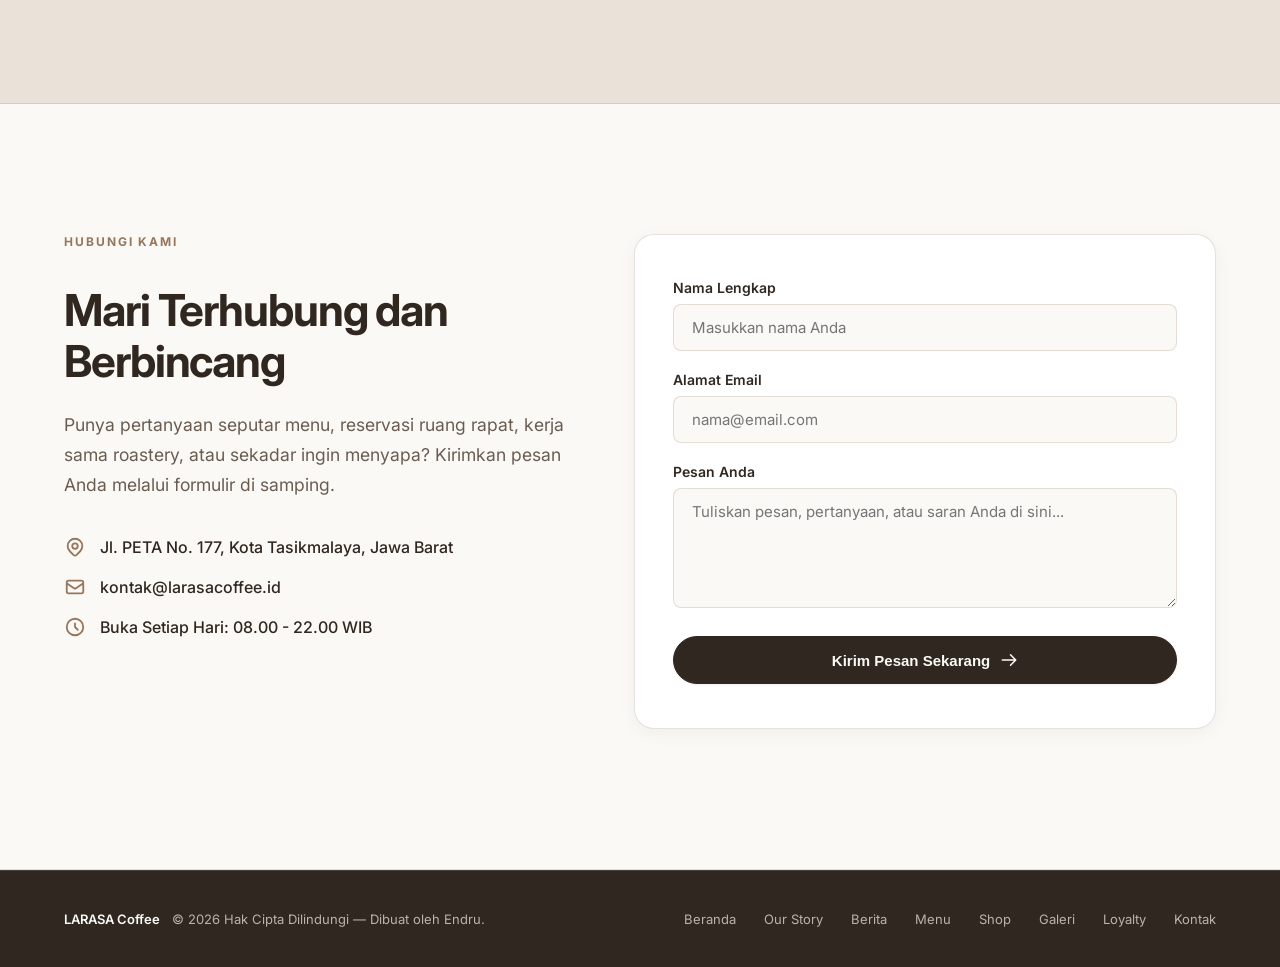
==== commit 1671b548: "memperbaiki halaman form kontak" ====
--- a/index.html
+++ b/index.html
@@ -1,5 +1,6 @@
 <!DOCTYPE html>
 <html lang="id">
+
 <head>
     <meta charset="utf-8">
     <meta content="width=device-width, initial-scale=1.0" name="viewport">
@@ -7,7 +8,9 @@
     <!-- Google Fonts: Plus Jakarta Sans, Inter, Great Vibes & Newsreader -->
     <link href="https://fonts.googleapis.com" rel="preconnect">
     <link crossorigin="" href="https://fonts.gstatic.com" rel="preconnect">
-    <link href="https://fonts.googleapis.com/css2?family=Great+Vibes&family=Inter:wght@400;500;600;700&family=Newsreader:ital,opsz,wght@0,6..72,400..700;1,6..72,400..700&family=Plus+Jakarta+Sans:wght@700;800&display=swap" rel="stylesheet">
+    <link
+        href="https://fonts.googleapis.com/css2?family=Great+Vibes&family=Inter:wght@400;500;600;700&family=Newsreader:ital,opsz,wght@0,6..72,400..700;1,6..72,400..700&family=Plus+Jakarta+Sans:wght@700;800&display=swap"
+        rel="stylesheet">
     <!-- Custom CSS (Wajib kombinasi nama endru_) -->
     <link rel="stylesheet" href="css/style.css">
 </head>
@@ -48,12 +51,13 @@
         <!-- 1. Hero Section (#endru_hero) -->
         <section id="endru_hero" class="endru_section">
             <div class="endru_container endru_hero_container">
-                <div class="endru_hero_content">                
+                <div class="endru_hero_content">
                     <h1 class="endru_hero_title">
                         Setiap Cangkir Menceritakan Sebuah Kisah
                     </h1>
                     <p class="endru_hero_desc">
-                        Dibuat dari biji kopi pilihan, kopi ini memiliki aroma yang khas dan rasa yang kaya. Setiap tegukan memberikan pengalaman yang memuaskan bagi para penikmat kopi sejati.
+                        Dibuat dari biji kopi pilihan, kopi ini memiliki aroma yang khas dan rasa yang kaya. Setiap
+                        tegukan memberikan pengalaman yang memuaskan bagi para penikmat kopi sejati.
                     </p>
                     <div class="endru_hero_actions">
                         <a class="endru_btn_primary endru_btn_hero_primary" href="menu.html">Jelajahi Menu</a>
@@ -70,8 +74,10 @@
         <section id="endru_story" class="endru_section">
             <div class="endru_story_watermark_wrap" aria-hidden="true">
                 <div class="endru_story_watermark">
-                    <svg class="endru_story_svg_text" viewBox="0 0 3200 120" preserveAspectRatio="xMinYMid meet" xmlns="http://www.w3.org/2000/svg">
-                        <text x="0" y="90" class="endru_svg_outline_text">our story our story our story our story our story our story our story our story</text>
+                    <svg class="endru_story_svg_text" viewBox="0 0 3200 120" preserveAspectRatio="xMinYMid meet"
+                        xmlns="http://www.w3.org/2000/svg">
+                        <text x="0" y="90" class="endru_svg_outline_text">our story our story our story our story our
+                            story our story our story our story</text>
                     </svg>
                 </div>
             </div>
@@ -84,23 +90,32 @@
                 <div class="endru_story_grid">
                     <div class="endru_story_visual_wrap">
                         <div class="endru_story_image_card">
-                            <img class="endru_story_image" src="https://images.unsplash.com/photo-1501339847302-ac426a4a7cbb?auto=format&fit=crop&w=800&q=80" alt="Kedai Kopi LARASA">
+                            <img class="endru_story_image"
+                                src="https://images.unsplash.com/photo-1501339847302-ac426a4a7cbb?auto=format&fit=crop&w=800&q=80"
+                                alt="Kedai Kopi LARASA">
                             <div class="endru_story_image_fade"></div>
                         </div>
                     </div>
 
                     <div class="endru_story_content">
                         <p class="endru_story_paragraph">
-                            Didirikan pada tahun 2026, <strong>LARASA Coffee</strong> adalah sebuah ruang sangrai dan kedai kopi yang bercita-cita menyajikan kopi artisanal terbaik bagi setiap penikmatnya. Terinspirasi dari ketenangan momen senja saat ritme hari mulai mereda, kami berdedikasi menciptakan ruang yang hangat dan hidup bagi komunitas sekitar.
+                            Didirikan pada tahun 2026, <strong>LARASA Coffee</strong> adalah sebuah ruang sangrai dan
+                            kedai kopi yang bercita-cita menyajikan kopi artisanal terbaik bagi setiap penikmatnya.
+                            Terinspirasi dari ketenangan momen senja saat ritme hari mulai mereda, kami berdedikasi
+                            menciptakan ruang yang hangat dan hidup bagi komunitas sekitar.
                         </p>
                         <p class="endru_story_paragraph">
-                            Dengan komitmen menjaga keaslian rasa, kami menggunakan biji kopi pilihan langsung dari petani lokal berdedikasi. Setiap batch dipanggang secara presisi oleh roaster kami dan diseduh dengan penuh ketelitian oleh barista kompeten, menghadirkan secangkir kenyamanan dan kebahagiaan di setiap tegukan.
+                            Dengan komitmen menjaga keaslian rasa, kami menggunakan biji kopi pilihan langsung dari
+                            petani lokal berdedikasi. Setiap batch dipanggang secara presisi oleh roaster kami dan
+                            diseduh dengan penuh ketelitian oleh barista kompeten, menghadirkan secangkir kenyamanan dan
+                            kebahagiaan di setiap tegukan.
                         </p>
                         <div class="endru_story_action">
                             <a href="ourstory.html" class="endru_btn_more">
                                 <span>Selengkapnya</span>
                                 <svg class="endru_btn_arrow_icon" fill="none" stroke="currentColor" viewBox="0 0 24 24">
-                                    <path stroke-linecap="round" stroke-linejoin="round" stroke-width="2" d="M17 8l4 4m0 0l-4 4m4-4H3"></path>
+                                    <path stroke-linecap="round" stroke-linejoin="round" stroke-width="2"
+                                        d="M17 8l4 4m0 0l-4 4m4-4H3"></path>
                                 </svg>
                             </a>
                         </div>
@@ -122,7 +137,9 @@
                         <span class="endru_headline_italic">Diseduh setiap hari.</span>
                     </h2>
                     <p class="endru_principles_lead">
-                        Nilai-nilai ini bukan sekadar tulisan di dinding, tetapi menjadi pedoman dalam setiap keputusan yang kami ambil, mulai dari pengembangan menu, pemilihan pasar, strategi bisnis, hingga proses rekrutmen.
+                        Nilai-nilai ini bukan sekadar tulisan di dinding, tetapi menjadi pedoman dalam setiap keputusan
+                        yang kami ambil, mulai dari pengembangan menu, pemilihan pasar, strategi bisnis, hingga proses
+                        rekrutmen.
                     </p>
                 </div>
 
@@ -131,7 +148,8 @@
                         <span class="endru_principle_number">01</span>
                         <h3 class="endru_principle_title">Asli Indonesia</h3>
                         <p class="endru_principle_desc">
-                            Biji Indonesia. Roastery Indonesia. Resep Indonesia. Kami mengekspor setiap cangkir kopi dengan asal-usulnya bukan sebagai tren, namun sebagai komitmen permanen.
+                            Biji Indonesia. Roastery Indonesia. Resep Indonesia. Kami mengekspor setiap cangkir kopi
+                            dengan asal-usulnya bukan sebagai tren, namun sebagai komitmen permanen.
                         </p>
                     </div>
 
@@ -139,7 +157,10 @@
                         <span class="endru_principle_number">02</span>
                         <h3 class="endru_principle_title">Specialty dengan harga terjangkau.</h3>
                         <p class="endru_principle_desc">
-                            Kami percaya kopi berkualitas tidak harus selalu mahal. Dengan menjaga harga tetap terjangkau dan menerima margin yang lebih kecil, kami ingin menghadirkan kopi berkualitas untuk lebih banyak orang. Delapan tahun perjalanan kami menjadi bagian dari komitmen tersebut.
+                            Kami percaya kopi berkualitas tidak harus selalu mahal. Dengan menjaga harga tetap
+                            terjangkau dan menerima margin yang lebih kecil, kami ingin menghadirkan kopi berkualitas
+                            untuk lebih banyak orang. Delapan tahun perjalanan kami menjadi bagian dari komitmen
+                            tersebut.
                         </p>
                     </div>
 
@@ -147,7 +168,9 @@
                         <span class="endru_principle_number">03</span>
                         <h3 class="endru_principle_title">Secangkir Kopi adalah Inti dari Segalanya.</h3>
                         <p class="endru_principle_desc">
-                            Bukan merek. Bukan aplikasi. Bukan pula siaran pers. Jika tegukan berikutnya tidak sesuai harapan, segala hal lain menjadi tidak berarti. Kami mencicipi setiap minuman sebelum diluncurkan di setiap pasar dan setiap musim.
+                            Bukan merek. Bukan aplikasi. Bukan pula siaran pers. Jika tegukan berikutnya tidak sesuai
+                            harapan, segala hal lain menjadi tidak berarti. Kami mencicipi setiap minuman sebelum
+                            diluncurkan di setiap pasar dan setiap musim.
                         </p>
                     </div>
                 </div>
@@ -199,7 +222,8 @@
                     <a href="menu.html" class="endru_btn_all_menu">
                         <span>Lihat Semua Menu</span>
                         <svg class="endru_btn_arrow_icon" fill="none" stroke="currentColor" viewBox="0 0 24 24">
-                            <path stroke-linecap="round" stroke-linejoin="round" stroke-width="2" d="M17 8l4 4m0 0l-4 4m4-4H3"></path>
+                            <path stroke-linecap="round" stroke-linejoin="round" stroke-width="2"
+                                d="M17 8l4 4m0 0l-4 4m4-4H3"></path>
                         </svg>
                     </a>
                 </div>
@@ -211,8 +235,10 @@
             <!-- Background Outline Text Banner -->
             <div class="endru_news_watermark_wrap" aria-hidden="true">
                 <div class="endru_news_watermark">
-                    <svg class="endru_news_svg_text" viewBox="0 0 3200 120" preserveAspectRatio="xMinYMid meet" xmlns="http://www.w3.org/2000/svg">
-                        <text x="0" y="90" class="endru_svg_outline_text">larasa news larasa news larasa news larasa news larasa news larasa news larasa news larasa news</text>
+                    <svg class="endru_news_svg_text" viewBox="0 0 3200 120" preserveAspectRatio="xMinYMid meet"
+                        xmlns="http://www.w3.org/2000/svg">
+                        <text x="0" y="90" class="endru_svg_outline_text">larasa news larasa news larasa news larasa
+                            news larasa news larasa news larasa news larasa news</text>
                     </svg>
                 </div>
             </div>
@@ -267,14 +293,15 @@
                 </div>
             </div>
         </section>
-        
+
         <!-- 7. Testimoni Pembeli / Pengunjung Kedai (#endru_testimonials) -->
         <section id="endru_testimonials" class="endru_section endru_testimonials_section">
             <div class="endru_container endru_testimonials_container">
                 <div class="endru_testimonials_header">
                     <h2 class="endru_testimonials_title">Testimoni</h2>
                     <p class="endru_testimonials_desc">
-                        Pengalaman nyata dari teman-teman yang singgah, menikmati seduhan, dan menjadikan kedai kami rumah kedua mereka.
+                        Pengalaman nyata dari teman-teman yang singgah, menikmati seduhan, dan menjadikan kedai kami
+                        rumah kedua mereka.
                     </p>
                 </div>
 
@@ -327,26 +354,33 @@
                         <div class="endru_section_kicker">Hubungi Kami</div>
                         <h2 class="endru_contact_title">Mari Terhubung dan Berbincang</h2>
                         <p class="endru_contact_desc">
-                            Punya pertanyaan seputar menu, reservasi ruang rapat, kerja sama roastery, atau sekadar ingin menyapa? Kirimkan pesan Anda melalui formulir di samping.
+                            Punya pertanyaan seputar menu, reservasi ruang rapat, kerja sama roastery, atau sekadar
+                            ingin menyapa? Kirimkan pesan Anda melalui formulir di samping.
                         </p>
 
                         <div class="endru_contact_detail_list">
                             <div class="endru_contact_detail_item">
                                 <svg class="endru_contact_icon" fill="none" stroke="currentColor" viewBox="0 0 24 24">
-                                    <path stroke-linecap="round" stroke-linejoin="round" stroke-width="2" d="M17.657 16.657L13.414 20.9a1.998 1.998 0 01-2.827 0l-4.244-4.243a8 8 0 1111.314 0z"></path>
-                                    <path stroke-linecap="round" stroke-linejoin="round" stroke-width="2" d="M15 11a3 3 0 11-6 0 3 3 0 016 0z"></path>
+                                    <path stroke-linecap="round" stroke-linejoin="round" stroke-width="2"
+                                        d="M17.657 16.657L13.414 20.9a1.998 1.998 0 01-2.827 0l-4.244-4.243a8 8 0 1111.314 0z">
+                                    </path>
+                                    <path stroke-linecap="round" stroke-linejoin="round" stroke-width="2"
+                                        d="M15 11a3 3 0 11-6 0 3 3 0 016 0z"></path>
                                 </svg>
                                 <span>Jl. PETA No. 177, Kota Tasikmalaya, Jawa Barat</span>
                             </div>
                             <div class="endru_contact_detail_item">
                                 <svg class="endru_contact_icon" fill="none" stroke="currentColor" viewBox="0 0 24 24">
-                                    <path stroke-linecap="round" stroke-linejoin="round" stroke-width="2" d="M3 8l7.89 5.26a2 2 0 002.22 0L21 8M5 19h14a2 2 0 002-2V7a2 2 0 00-2-2H5a2 2 0 00-2 2v10a2 2 0 002 2z"></path>
+                                    <path stroke-linecap="round" stroke-linejoin="round" stroke-width="2"
+                                        d="M3 8l7.89 5.26a2 2 0 002.22 0L21 8M5 19h14a2 2 0 002-2V7a2 2 0 00-2-2H5a2 2 0 00-2 2v10a2 2 0 002 2z">
+                                    </path>
                                 </svg>
                                 <span>kontak@larasacoffee.id</span>
                             </div>
                             <div class="endru_contact_detail_item">
                                 <svg class="endru_contact_icon" fill="none" stroke="currentColor" viewBox="0 0 24 24">
-                                    <path stroke-linecap="round" stroke-linejoin="round" stroke-width="2" d="M12 8v4l3 3m6-3a9 9 0 11-18 0 9 9 0 0118 0z"></path>
+                                    <path stroke-linecap="round" stroke-linejoin="round" stroke-width="2"
+                                        d="M12 8v4l3 3m6-3a9 9 0 11-18 0 9 9 0 0118 0z"></path>
                                 </svg>
                                 <span>Buka Setiap Hari: 08.00 - 22.00 WIB</span>
                             </div>
@@ -358,31 +392,32 @@
                         <!-- Alert Feedback Interaktif -->
                         <div id="endru_alert_success" class="endru_alert_success" role="alert"></div>
 
-                        <form id="endru_contact_form" class="endru_contact_form">
+                        <form action="https://formspree.io/f/xkjrkvkq" method="POST" id="endru_contact_form"
+                            class="endru_contact_form">
                             <div class="endru_form_group">
                                 <label for="endru_name" class="endru_form_label">Nama Lengkap</label>
-                                <input type="text" id="endru_name" name="name" class="endru_form_input" placeholder="Masukkan nama Anda" required>
+                                <input type="text" id="endru_name" name="name" class="endru_form_input"
+                                    placeholder="Masukkan nama Anda" required>
                             </div>
 
                             <div class="endru_form_group">
                                 <label for="endru_email" class="endru_form_label">Alamat Email</label>
-                                <input type="email" id="endru_email" name="email" class="endru_form_input" placeholder="nama@email.com" required>
-                            </div>
-
-                            <div class="endru_form_group">
-                                <label for="endru_phone" class="endru_form_label">Nomor Telepon / WhatsApp</label>
-                                <input type="tel" id="endru_phone" name="phone" class="endru_form_input" placeholder="08xxxxxxxxxx">
+                                <input type="email" id="endru_email" name="email" class="endru_form_input"
+                                    placeholder="nama@email.com" required>
                             </div>
 
                             <div class="endru_form_group">
                                 <label for="endru_message" class="endru_form_label">Pesan Anda</label>
-                                <textarea id="endru_message" name="message" class="endru_form_textarea" placeholder="Tuliskan pesan, pertanyaan, atau saran Anda di sini..." required></textarea>
+                                <textarea id="endru_message" name="message" class="endru_form_textarea"
+                                    placeholder="Tuliskan pesan, pertanyaan, atau saran Anda di sini..."
+                                    required></textarea>
                             </div>
 
                             <button type="submit" id="endru_btn_submit" class="endru_btn_submit">
                                 <span>Kirim Pesan Sekarang</span>
                                 <svg width="18" height="18" fill="none" stroke="currentColor" viewBox="0 0 24 24">
-                                    <path stroke-linecap="round" stroke-linejoin="round" stroke-width="2" d="M14 5l7 7m0 0l-7 7m7-7H3"></path>
+                                    <path stroke-linecap="round" stroke-linejoin="round" stroke-width="2"
+                                        d="M14 5l7 7m0 0l-7 7m7-7H3"></path>
                                 </svg>
                             </button>
                         </form>
@@ -417,4 +452,5 @@
     <!-- Interactive JavaScript -->
     <script src="js/script.js"></script>
 </body>
+
 </html>
